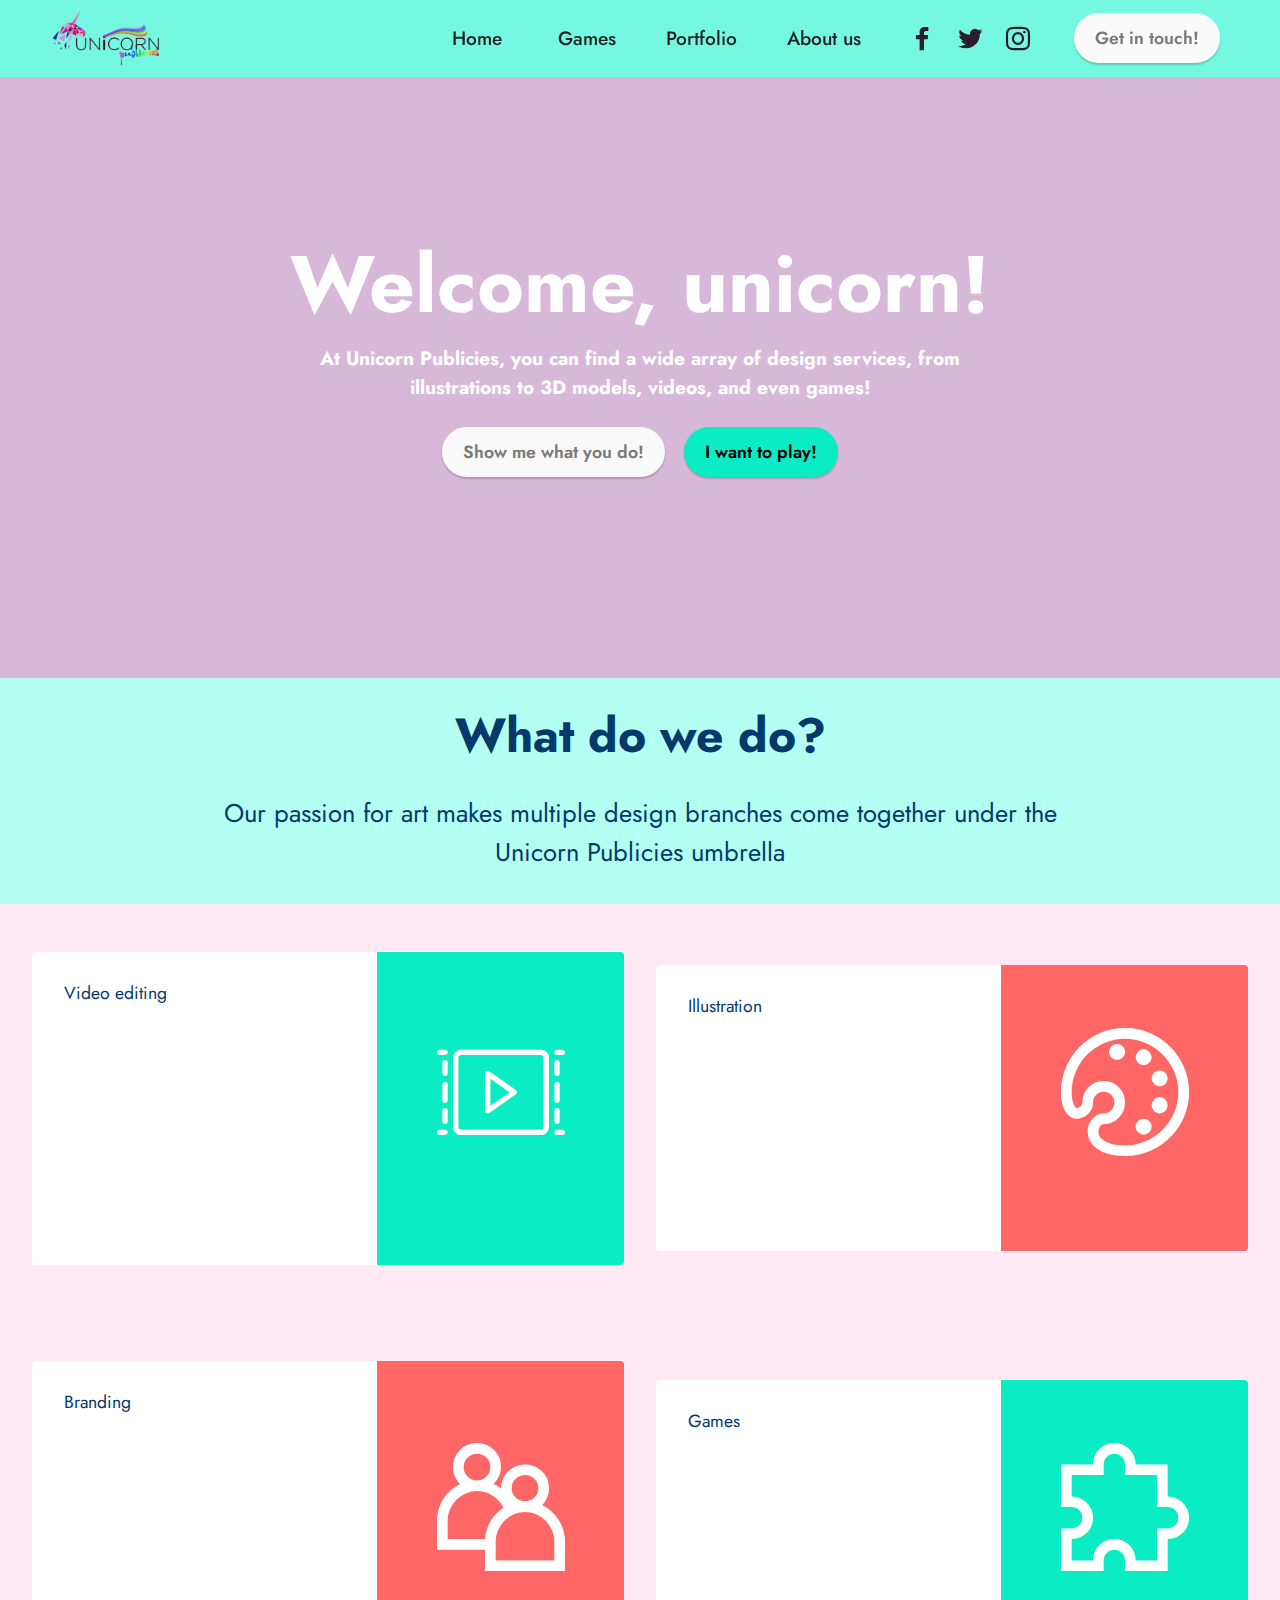
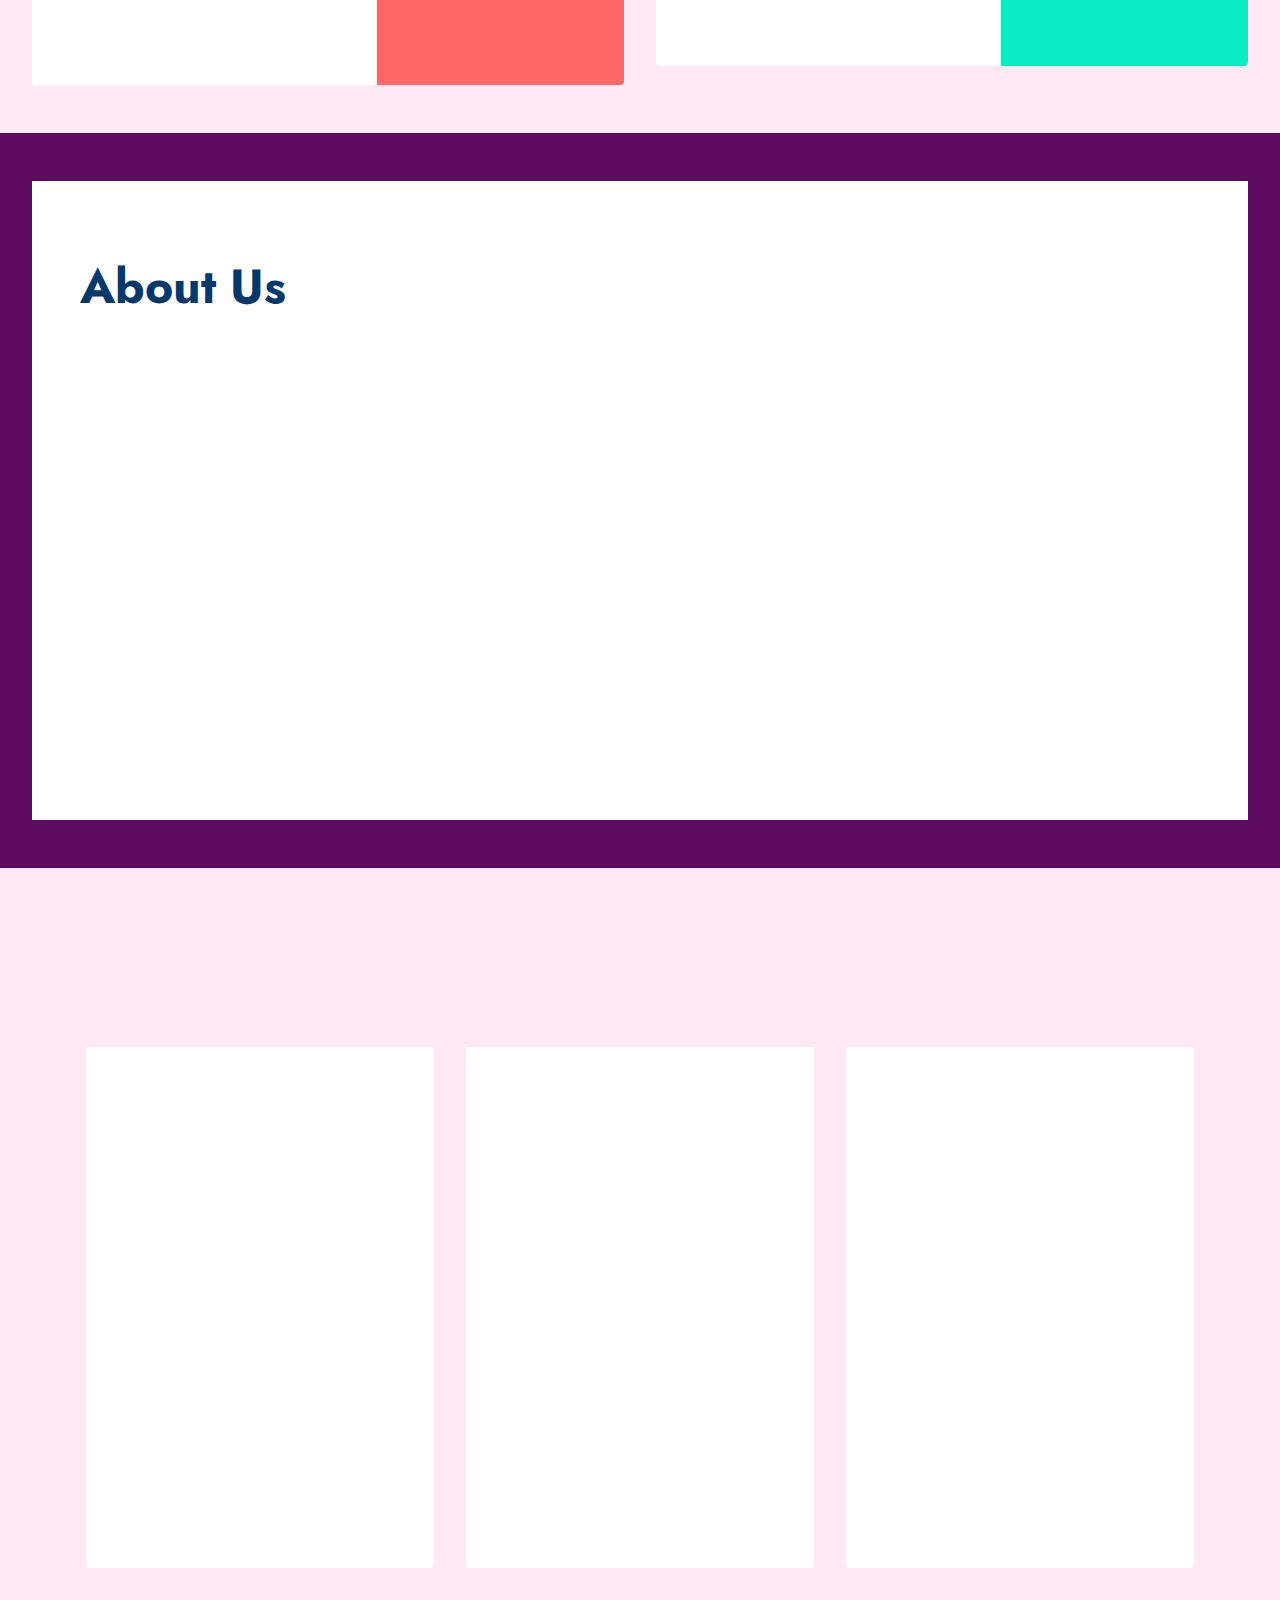
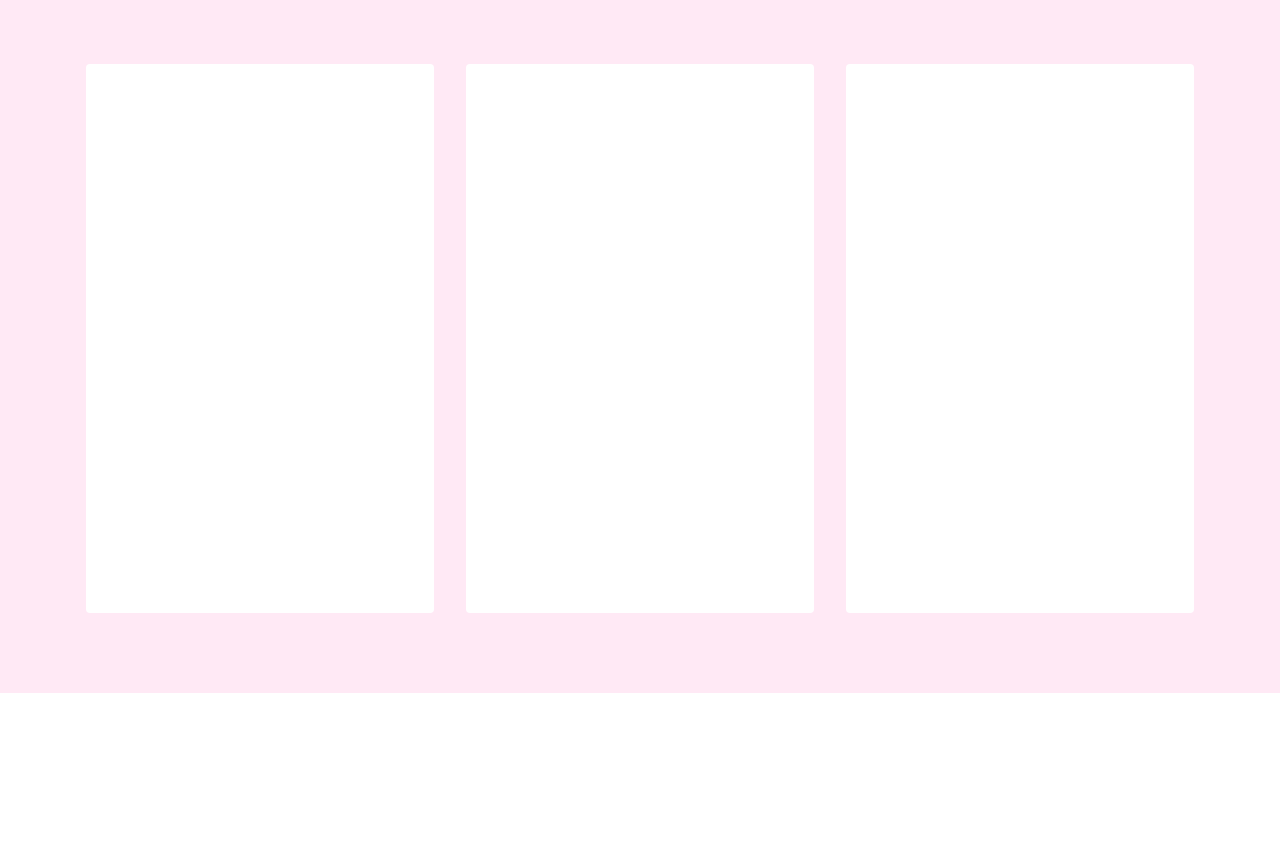
==== index.html @ 26ad107d "final" ====
<!DOCTYPE html>
<html>

<head>
    <!-- Site made with Mobirise Website Builder v5.7.4, https://mobirise.com -->
    <meta charset="UTF-8">
    <meta http-equiv="X-UA-Compatible" content="IE=edge">
    <meta name="generator" content="Mobirise v5.7.4, mobirise.com">
    <meta name="viewport" content="width=device-width, initial-scale=1, minimum-scale=1">
    <link rel="shortcut icon" href="assets/images/logo-mare-unicorn.png" type="image/x-icon">
    <meta name="description" content="">


    <title>Home</title>
    <link rel="stylesheet" href="assets/web/assets/mobirise-icons2/mobirise2.css">
    <link rel="stylesheet" href="assets/web/assets/mobirise-icons/mobirise-icons.css">
    <link rel="stylesheet" href="assets/bootstrap/css/bootstrap.min.css">
    <link rel="stylesheet" href="assets/bootstrap/css/bootstrap-grid.min.css">
    <link rel="stylesheet" href="assets/bootstrap/css/bootstrap-reboot.min.css">
    <link rel="stylesheet" href="assets/animatecss/animate.css">
    <link rel="stylesheet" href="assets/dropdown/css/style.css">
    <link rel="stylesheet" href="assets/socicon/css/styles.css">
    <link rel="stylesheet" href="assets/theme/css/style.css">
    <link rel="preload"
        href="https://fonts.googleapis.com/css2?family=Jost:ital,wght@0,400;0,700;1,400;1,700&display=swap&display=swap"
        as="style" onload="this.onload=null;this.rel='stylesheet'">
    <noscript>
        <link rel="stylesheet"
            href="https://fonts.googleapis.com/css2?family=Jost:ital,wght@0,400;0,700;1,400;1,700&display=swap&display=swap">
    </noscript>
    <link rel="preload" as="style" href="assets/mobirise/css/mbr-additional.css">
    <link rel="stylesheet" href="assets/mobirise/css/mbr-additional.css" type="text/css">




</head>

<body>

    <section data-bs-version="5.1" class="menu menu3 cid-sFAA5oUu2Y" once="menu" id="menu3-1">

        <nav class="navbar navbar-dropdown navbar-fixed-top navbar-expand-lg">
            <div class="container-fluid">
                <div class="navbar-brand">
                    <span class="navbar-logo">
                        <a href="index.html">
                            <img src="assets/images/logo-mare-unicorn.png" alt="Mobirise Website Builder"
                                style="height: 3.5rem;">
                        </a>
                    </span>

                </div>
                <button class="navbar-toggler" type="button" data-toggle="collapse" data-bs-toggle="collapse"
                    data-target="#navbarSupportedContent" data-bs-target="#navbarSupportedContent"
                    aria-controls="navbarNavAltMarkup" aria-expanded="false" aria-label="Toggle navigation">
                    <div class="hamburger">
                        <span></span>
                        <span></span>
                        <span></span>
                        <span></span>
                    </div>
                </button>
                <div class="collapse navbar-collapse" id="navbarSupportedContent">
                    <ul class="navbar-nav nav-dropdown" data-app-modern-menu="true">
                        <li class="nav-item"><a class="nav-link link text-black text-primary display-7"
                                href="index.html">Home&nbsp;</a></li>
                        <li class="nav-item"><a class="nav-link link text-black text-primary display-7"
                                href="games.html">Games</a></li>
                        <li class="nav-item"><a class="nav-link link text-black text-primary display-7"
                                href="portfolio.html">Portfolio</a>
                        </li>
                        <li class="nav-item"><a class="nav-link link text-black text-primary display-7"
                                href="about-us.html">About us</a></li>
                    </ul>
                    <div class="icons-menu">
                        <a class="iconfont-wrapper" href="https://www.facebook.com/unicornpublicies" target="_blank">
                            <span class="p-2 mbr-iconfont socicon-facebook socicon"></span>
                        </a>
                        <a class="iconfont-wrapper" href="https://twitter.com/unicorn_p_games" target="_blank">
                            <span class="p-2 mbr-iconfont socicon-twitter socicon"></span>
                        </a>
                        <a class="iconfont-wrapper" href="https://www.instagram.com/unicorn_publicies/" target="_blank">
                            <span class="p-2 mbr-iconfont socicon-instagram socicon"></span>
                        </a>

                    </div>
                    <div class="navbar-buttons mbr-section-btn"><a class="btn btn-primary display-4"
                            href="contact.html">Get in touch!</a></div>
                </div>
            </div>
        </nav>
    </section>

    <section data-bs-version="5.1" class="header1 cid-sFCAOqBTxa" data-bg-video="https://youtu.be/GEpuftGnq20"
        id="header1-i">



        <div class="mbr-overlay" style="opacity: 0.4; background-color: rgb(154, 77, 157);"></div>

        <div class="container">
            <div class="row justify-content-center">
                <div class="col-12 col-lg-8">
                    <h1 class="mbr-section-title mbr-fonts-style mb-3 display-1"><strong>Welcome, unicorn!</strong></h1>

                    <p class="mbr-text mbr-fonts-style display-7"><strong>
                            At Unicorn Publicies, you can find a wide array of design services, from illustrations to 3D
                            models, videos, and even games!</strong></p>
                    <div class="mbr-section-btn mt-3"><a class="btn btn-primary display-4" href="portfolio.html">Show me
                            what you do!</a> <a class="btn btn-secondary display-4" href="games.html">I want to
                            play!</a></div>
                </div>
            </div>
        </div>
    </section>

    <section data-bs-version="5.1" class="content4 cid-sFADQxFnEn" id="content4-5">


        <div class="container">
            <div class="row justify-content-center">
                <div class="title col-md-12 col-lg-10">
                    <h3 class="mbr-section-title mbr-fonts-style align-center mb-4 display-2">
                        <strong>What do we do?</strong>
                    </h3>
                    <h4 class="mbr-section-subtitle align-center mbr-fonts-style mb-4 display-5">Our passion for art
                        makes multiple design branches come together under the Unicorn Publicies umbrella</h4>

                </div>
            </div>
        </div>
    </section>

    <section data-bs-version="5.1" class="features5 cid-sFACYYm0AQ" id="features6-3">




        <div class="container-fluid">
            <div class="row justify-content-center">
                <div class="card col-12 col-lg-6">
                    <div class="card-wrapper mbr-flex">
                        <div class="card-box align-left">
                            <h6 class="card-subtitle mbr-fonts-style align-left mb-2 display-4">Video editing</h6>
                            <h5 class="card-title mbr-fonts-style align-left mb-3 display-5"><strong>We create
                                    videos!</strong></h5>
                            <p class="mbr-text mbr-fonts-style mb-3 display-4">
                                From educational content and whiteboard videos to animation and engaging trailers!</p>
                            <div class="mbr-section-btn"><a href="portfolio.html"
                                    class="btn btn-secondary display-4">Show me!</a></div>
                        </div>
                        <div class="img-wrapper img1 align-center">
                            <span class="mbr-iconfont mbri-video-play"></span>
                        </div>
                    </div>
                </div>

                <div class="card col-12 col-lg-6">
                    <div class="card-wrapper mbr-flex">
                        <div class="card-box align-left">
                            <h6 class="card-subtitle mbr-fonts-style align-left mb-2 display-4">Illustration</h6>
                            <h5 class="card-title mbr-fonts-style align-left mb-3 display-5"><strong>We create concept
                                    art!</strong></h5>
                            <p class="mbr-text mbr-fonts-style mb-3 display-4">
                                We've created many pieces over the years. Check out our portfolio!</p>
                            <div class="mbr-section-btn"><a href="portfolio.html" class="btn btn-danger display-4">Show
                                    me!</a></div>
                        </div>
                        <div class="img-wrapper img2 align-center">
                            <span class="mbr-iconfont mobi-mbri-change-style mobi-mbri"></span>
                        </div>
                    </div>
                </div>
            </div>
        </div>
    </section>

    <section data-bs-version="5.1" class="features5 cid-tqicUe3KhJ" id="features6-1">




        <div class="container-fluid">
            <div class="row justify-content-center">
                <div class="card col-12 col-lg-6">
                    <div class="card-wrapper mbr-flex">
                        <div class="card-box align-left">
                            <h6 class="card-subtitle mbr-fonts-style align-left mb-2 display-4">Branding</h6>
                            <h5 class="card-title mbr-fonts-style align-left mb-3 display-5"><strong>We re-create your
                                    brand!</strong></h5>
                            <p class="mbr-text mbr-fonts-style mb-3 display-4">
                                Logo, motto, website, social media presence, we know it all!</p>
                            <div class="mbr-section-btn"><a href="contact.html" class="btn btn-danger display-4">I want
                                    to get in touch!</a></div>
                        </div>
                        <div class="img-wrapper img1 align-center">
                            <span class="mbr-iconfont mobi-mbri-users mobi-mbri"></span>
                        </div>
                    </div>
                </div>

                <div class="card col-12 col-lg-6">
                    <div class="card-wrapper mbr-flex">
                        <div class="card-box align-left">
                            <h6 class="card-subtitle mbr-fonts-style align-left mb-2 display-4">Games</h6>
                            <h5 class="card-title mbr-fonts-style align-left mb-3 display-5"><strong>We make
                                    games!</strong></h5>
                            <p class="mbr-text mbr-fonts-style mb-3 display-4">
                                2D, 3D, casual to hardcore, there's something for every taste!</p>
                            <div class="mbr-section-btn"><a href="games.html" class="btn btn-secondary display-4">I want
                                    to play!</a></div>
                        </div>
                        <div class="img-wrapper img2 align-center">
                            <span class="mbr-iconfont mobi-mbri-extension mobi-mbri"></span>
                        </div>
                    </div>
                </div>
            </div>
        </div>
    </section>

    <section data-bs-version="5.1" class="features15 cid-sFANq99njx" id="features16-9">




        <div class="container-fluid">
            <div class="content-wrapper">
                <div class="row align-items-center">
                    <div class="col-12 col-lg">
                        <div class="text-wrapper">
                            <h6 class="card-title mbr-fonts-style display-2"><strong>About Us</strong></h6>
                            <p class="mbr-text mbr-fonts-style mb-4 display-4">Unicorn Publicies was born in 2016, more
                                out of necessity than anything else. The company owner, Maddie, was already working as a
                                freelancer, but she could not issue invoices, sign contracts... basically, she was
                                flying under the radar. As soon as she turned 18 and could legally open her own
                                business, that's exactly what she did!<br><br>We worked on video editing for the first 4
                                years. We perfected our skills in different editing software, finally settling on Adobe
                                Premiere Pro, After Effects, and various whiteboard applications, like
                                VideoScribe.<br><br>How did we get to game development?</p>
                            <div class="mbr-section-btn mt-3"><a class="btn btn-danger display-4"
                                    href="about-us.html">Learn more</a></div>
                        </div>
                    </div>
                    <div class="col-12 col-lg-6">
                        <div class="image-wrapper">
                            <img src="assets/images/lorenzo-herrera-p0j-me6mgo4-unsplash.jpg"
                                alt="Mobirise Website Builder">
                        </div>
                    </div>
                </div>
            </div>
        </div>
    </section>

    <section data-bs-version="5.1" class="content2 cid-sFAOw5Fdod" id="content2-e">


        <div class="container">
            <div class="mbr-section-head">
                <h4 class="mbr-section-title mbr-fonts-style align-center mb-0 display-2"><strong>Who are we?</strong>
                </h4>
                <h5 class="mbr-section-subtitle mbr-fonts-style align-center mb-0 mt-2 display-5">We are a big family of
                    unique unicorns, each with their own special skills!</h5>
            </div>
            <div class="row mt-4">
                <div class="item features-image сol-12 col-md-6 col-lg-4">
                    <div class="item-wrapper">
                        <div class="item-img">
                            <img src="assets/images/whatsapp-image-2022-12-17-at-19.12.05-1.jpeg"
                                alt="Mobirise Website Builder" title="">
                        </div>
                        <div class="item-content">
                            <h5 class="item-title mbr-fonts-style display-5"><strong>Maddie</strong></h5>

                            <p class="mbr-text mbr-fonts-style mt-3 display-7">Original Unicorn<br>Artist<br>Programmer
                            </p>
                        </div>

                    </div>
                </div>
                <div class="item features-image сol-12 col-md-6 col-lg-4">
                    <div class="item-wrapper">
                        <div class="item-img">
                            <img src="assets/images/whatsapp-image-2022-12-17-at-19.06.34-2.jpeg"
                                alt="Mobirise Website Builder" title="">
                        </div>
                        <div class="item-content">
                            <h5 class="item-title mbr-fonts-style display-5"><strong>Mo</strong></h5>

                            <p class="mbr-text mbr-fonts-style mt-3 display-7">Senior Idea Birther<br>Marketing
                                Manager<br>Part-time Bodyguard</p>
                        </div>

                    </div>
                </div>
                <div class="item features-image сol-12 col-md-6 col-lg-4">
                    <div class="item-wrapper">
                        <div class="item-img">
                            <img src="assets/images/whatsapp-image-2022-12-17-at-19.21.50.jpeg"
                                alt="Mobirise Website Builder" title="">
                        </div>
                        <div class="item-content">
                            <h5 class="item-title mbr-fonts-style display-5"><strong>Tina</strong></h5>

                            <p class="mbr-text mbr-fonts-style mt-3 display-7">Brand Manager
                                <br>Senior Bug Finder<br>Market Research Manager
                            </p>
                        </div>

                    </div>
                </div>

            </div>
        </div>
    </section>

    <section data-bs-version="5.1" class="content2 cid-tqiobpgK1e" id="content2-2">


        <div class="container">

            <div class="row mt-4">
                <div class="item features-image сol-12 col-md-6 col-lg-4">
                    <div class="item-wrapper">
                        <div class="item-img">
                            <img src="assets/images/10644459-938158949533763-4148834090366320535-n.jpg"
                                alt="Mobirise Website Builder" title="">
                        </div>
                        <div class="item-content">
                            <h5 class="item-title mbr-fonts-style display-5"><strong>Toru</strong></h5>

                            <p class="mbr-text mbr-fonts-style mt-3 display-7">Brand Manager<br>Social Media
                                Expert<br>Financial Advisor<br><br></p>
                        </div>

                    </div>
                </div>
                <div class="item features-image сol-12 col-md-6 col-lg-4">
                    <div class="item-wrapper">
                        <div class="item-img">
                            <img src="assets/images/whatsapp-image-2022-12-17-at-19.34.29.jpeg"
                                alt="Mobirise Website Builder" title="">
                        </div>
                        <div class="item-content">
                            <h5 class="item-title mbr-fonts-style display-5"><strong>Sof</strong></h5>

                            <p class="mbr-text mbr-fonts-style mt-3 display-7">Junior Idea Birther<br>Tester<br>Niche
                                Expert</p>
                        </div>

                    </div>
                </div>
                <div class="item features-image сol-12 col-md-6 col-lg-4">
                    <div class="item-wrapper">
                        <div class="item-img">
                            <img src="assets/images/whatsapp-image-2022-12-05-at-18.29.44.jpeg"
                                alt="Mobirise Website Builder" title="">
                        </div>
                        <div class="item-content">
                            <h5 class="item-title mbr-fonts-style display-5"><strong>Grincho</strong></h5>

                            <p class="mbr-text mbr-fonts-style mt-3 display-7">Senior Drooler<br>Fluff
                                Expert<br>Professional Gourmand</p>
                        </div>

                    </div>
                </div>

            </div>
        </div>
    </section>

    <section data-bs-version="5.1" class="footer3 cid-sFAOjz8nX7 mbr-reveal" once="footers" id="footer3-d">





        <div class="container-fluid">
            <div class="media-container-row align-center mbr-white">
                <div class="row row-links">
                    <ul class="foot-menu">





                        <li class="foot-menu-item mbr-fonts-style display-7"><a href="#top" class="text-white">Home</a>
                        </li>
                        <li class="foot-menu-item mbr-fonts-style display-7"><a href="games.html"
                                class="text-primary">Games</a></li>
                        <li class="foot-menu-item mbr-fonts-style display-7"><strong><a href="portfolio.html"
                                    class="text-primary">Portfolio</a></strong></li>
                        <li class="foot-menu-item mbr-fonts-style display-7"><a href="about-us.html"
                                class="text-white text-primary">About&nbsp;us</a></li>
                        <li class="foot-menu-item mbr-fonts-style display-7"><a href="contact.html"
                                class="text-white text-primary">Contact</a></li>
                    </ul>
                </div>
                <div class="row social-row">
                    <div class="social-list align-right pb-2">






                        <div class="soc-item">
                            <a href="https://twitter.com/unicorn_p_games" target="_blank">
                                <span class="mbr-iconfont mbr-iconfont-social socicon-twitter socicon"></span>
                            </a>
                        </div>
                        <div class="soc-item">
                            <a href="https://www.facebook.com/unicornpublicies" target="_blank">
                                <span class="mbr-iconfont mbr-iconfont-social socicon-facebook socicon"></span>
                            </a>
                        </div>
                        <div class="soc-item">
                            <a href="https://www.youtube.com/@unicornpublicies7993" target="_blank">
                                <span class="mbr-iconfont mbr-iconfont-social socicon-youtube socicon"></span>
                            </a>
                        </div>
                        <div class="soc-item">
                            <a href="https://www.instagram.com/unicorn_publicies/" target="_blank">
                                <span class="mbr-iconfont mbr-iconfont-social socicon-instagram socicon"></span>
                            </a>
                        </div>
                        <div class="soc-item">
                            <a href="https://www.tiktok.com/@unicornpublicies" target="_blank">
                                <span class="mbr-iconfont mbr-iconfont-social socicon-tiktok socicon"></span>
                            </a>
                        </div>
                    </div>
                </div>
                <div class="row row-copirayt">
                    <p class="mbr-text mb-0 mbr-fonts-style mbr-white align-center display-7">@UnicornPublicies2022</p>
                </div>
            </div>
        </div>
    </section>

    <script src="assets/bootstrap/js/bootstrap.bundle.min.js"></script>
    <script src="assets/smoothscroll/smooth-scroll.js"></script>
    <script src="assets/ytplayer/index.js"></script>
    <script src="assets/dropdown/js/navbar-dropdown.js"></script>
    <script src="assets/vimeoplayer/player.js"></script>
    <script src="assets/theme/js/script.js"></script>


    <div id="scrollToTop" class="scrollToTop mbr-arrow-up"><a style="text-align: center;"><i
                class="mbr-arrow-up-icon mbr-arrow-up-icon-cm cm-icon cm-icon-smallarrow-up"></i></a></div>
    <input name="animation" type="hidden">
</body>

</html>
---- assets/web/assets/mobirise-icons2/mobirise2.css ----
@font-face {
  font-family: 'Moririse2';
  font-display: swap;
  src:  url('mobirise2.eot?f2bix4');
  src:  url('mobirise2.eot?f2bix4#iefix') format('embedded-opentype'),
    url('mobirise2.ttf?f2bix4') format('truetype'),
    url('mobirise2.woff?f2bix4') format('woff'),
    url('mobirise2.svg?f2bix4#mobirise2') format('svg');
  font-weight: normal;
  font-style: normal;
}

[class^="mobi-"], [class*=" mobi-"] {
  /* use !important to prevent issues with browser extensions that change fonts */
  font-family: 'Moririse2' !important;
  speak: none;
  font-style: normal;
  font-weight: normal;
  font-variant: normal;
  text-transform: none;
  line-height: 1;

  /* Better Font Rendering =========== */
  -webkit-font-smoothing: antialiased;
  -moz-osx-font-smoothing: grayscale;
}

.mobi-mbri-add-submenu:before {
  content: "\e900";
}
.mobi-mbri-alert:before {
  content: "\e901";
}
.mobi-mbri-align-center:before {
  content: "\e902";
}
.mobi-mbri-align-justify:before {
  content: "\e903";
}
.mobi-mbri-align-left:before {
  content: "\e904";
}
.mobi-mbri-align-right:before {
  content: "\e905";
}
.mobi-mbri-android:before {
  content: "\e906";
}
.mobi-mbri-apple:before {
  content: "\e907";
}
.mobi-mbri-arrow-down:before {
  content: "\e908";
}
.mobi-mbri-arrow-next:before {
  content: "\e909";
}
.mobi-mbri-arrow-prev:before {
  content: "\e90a";
}
.mobi-mbri-arrow-up:before {
  content: "\e90b";
}
.mobi-mbri-bold:before {
  content: "\e90c";
}
.mobi-mbri-bookmark:before {
  content: "\e90d";
}
.mobi-mbri-bootstrap:before {
  content: "\e90e";
}
.mobi-mbri-briefcase:before {
  content: "\e90f";
}
.mobi-mbri-browse:before {
  content: "\e910";
}
.mobi-mbri-bulleted-list:before {
  content: "\e911";
}
.mobi-mbri-calendar:before {
  content: "\e912";
}
.mobi-mbri-camera:before {
  content: "\e913";
}
.mobi-mbri-cart-add:before {
  content: "\e914";
}
.mobi-mbri-cart-full:before {
  content: "\e915";
}
.mobi-mbri-cash:before {
  content: "\e916";
}
.mobi-mbri-change-style:before {
  content: "\e917";
}
.mobi-mbri-chat:before {
  content: "\e918";
}
.mobi-mbri-clock:before {
  content: "\e919";
}
.mobi-mbri-close:before {
  content: "\e91a";
}
.mobi-mbri-cloud:before {
  content: "\e91b";
}
.mobi-mbri-code:before {
  content: "\e91c";
}
.mobi-mbri-contact-form:before {
  content: "\e91d";
}
.mobi-mbri-credit-card:before {
  content: "\e91e";
}
.mobi-mbri-cursor-click:before {
  content: "\e91f";
}
.mobi-mbri-cust-feedback:before {
  content: "\e920";
}
.mobi-mbri-database:before {
  content: "\e921";
}
.mobi-mbri-delivery:before {
  content: "\e922";
}
.mobi-mbri-desktop:before {
  content: "\e923";
}
.mobi-mbri-devices:before {
  content: "\e924";
}
.mobi-mbri-down:before {
  content: "\e925";
}
.mobi-mbri-download-2:before {
  content: "\e926";
}
.mobi-mbri-download:before {
  content: "\e927";
}
.mobi-mbri-drag-n-drop-2:before {
  content: "\e928";
}
.mobi-mbri-drag-n-drop:before {
  content: "\e929";
}
.mobi-mbri-edit-2:before {
  content: "\e92a";
}
.mobi-mbri-edit:before {
  content: "\e92b";
}
.mobi-mbri-error:before {
  content: "\e92c";
}
.mobi-mbri-extension:before {
  content: "\e92d";
}
.mobi-mbri-features:before {
  content: "\e92e";
}
.mobi-mbri-file:before {
  content: "\e92f";
}
.mobi-mbri-flag:before {
  content: "\e930";
}
.mobi-mbri-folder:before {
  content: "\e931";
}
.mobi-mbri-gift:before {
  content: "\e932";
}
.mobi-mbri-github:before {
  content: "\e933";
}
.mobi-mbri-globe-2:before {
  content: "\e934";
}
.mobi-mbri-globe:before {
  content: "\e935";
}
.mobi-mbri-growing-chart:before {
  content: "\e936";
}
.mobi-mbri-hearth:before {
  content: "\e937";
}
.mobi-mbri-help:before {
  content: "\e938";
}
.mobi-mbri-home:before {
  content: "\e939";
}
.mobi-mbri-hot-cup:before {
  content: "\e93a";
}
.mobi-mbri-idea:before {
  content: "\e93b";
}
.mobi-mbri-image-gallery:before {
  content: "\e93c";
}
.mobi-mbri-image-slider:before {
  content: "\e93d";
}
.mobi-mbri-info:before {
  content: "\e93e";
}
.mobi-mbri-italic:before {
  content: "\e93f";
}
.mobi-mbri-key:before {
  content: "\e940";
}
.mobi-mbri-laptop:before {
  content: "\e941";
}
.mobi-mbri-layers:before {
  content: "\e942";
}
.mobi-mbri-left-right:before {
  content: "\e943";
}
.mobi-mbri-left:before {
  content: "\e944";
}
.mobi-mbri-letter:before {
  content: "\e945";
}
.mobi-mbri-like:before {
  content: "\e946";
}
.mobi-mbri-link:before {
  content: "\e947";
}
.mobi-mbri-lock:before {
  content: "\e948";
}
.mobi-mbri-login:before {
  content: "\e949";
}
.mobi-mbri-logout:before {
  content: "\e94a";
}
.mobi-mbri-magic-stick:before {
  content: "\e94b";
}
.mobi-mbri-map-pin:before {
  content: "\e94c";
}
.mobi-mbri-menu:before {
  content: "\e94d";
}
.mobi-mbri-mobile-2:before {
  content: "\e94e";
}
.mobi-mbri-mobile-horizontal:before {
  content: "\e94f";
}
.mobi-mbri-mobile:before {
  content: "\e950";
}
.mobi-mbri-mobirise:before {
  content: "\e951";
}
.mobi-mbri-more-horizontal:before {
  content: "\e952";
}
.mobi-mbri-more-vertical:before {
  content: "\e953";
}
.mobi-mbri-music:before {
  content: "\e954";
}
.mobi-mbri-new-file:before {
  content: "\e955";
}
.mobi-mbri-numbered-list:before {
  content: "\e956";
}
.mobi-mbri-opened-folder:before {
  content: "\e957";
}
.mobi-mbri-pages:before {
  content: "\e958";
}
.mobi-mbri-paper-plane:before {
  content: "\e959";
}
.mobi-mbri-paperclip:before {
  content: "\e95a";
}
.mobi-mbri-phone:before {
  content: "\e95b";
}
.mobi-mbri-photo:before {
  content: "\e95c";
}
.mobi-mbri-photos:before {
  content: "\e95d";
}
.mobi-mbri-pin:before {
  content: "\e95e";
}
.mobi-mbri-play:before {
  content: "\e95f";
}
.mobi-mbri-plus:before {
  content: "\e960";
}
.mobi-mbri-preview:before {
  content: "\e961";
}
.mobi-mbri-print:before {
  content: "\e962";
}
.mobi-mbri-protect:before {
  content: "\e963";
}
.mobi-mbri-question:before {
  content: "\e964";
}
.mobi-mbri-quote-left:before {
  content: "\e965";
}
.mobi-mbri-quote-right:before {
  content: "\e966";
}
.mobi-mbri-redo:before {
  content: "\e967";
}
.mobi-mbri-refresh:before {
  content: "\e968";
}
.mobi-mbri-responsive-2:before {
  content: "\e969";
}
.mobi-mbri-responsive:before {
  content: "\e96a";
}
.mobi-mbri-right:before {
  content: "\e96b";
}
.mobi-mbri-rocket:before {
  content: "\e96c";
}
.mobi-mbri-sad-face:before {
  content: "\e96d";
}
.mobi-mbri-sale:before {
  content: "\e96e";
}
.mobi-mbri-save:before {
  content: "\e96f";
}
.mobi-mbri-search:before {
  content: "\e970";
}
.mobi-mbri-setting-2:before {
  content: "\e971";
}
.mobi-mbri-setting-3:before {
  content: "\e972";
}
.mobi-mbri-setting:before {
  content: "\e973";
}
.mobi-mbri-share:before {
  content: "\e974";
}
.mobi-mbri-shopping-bag:before {
  content: "\e975";
}
.mobi-mbri-shopping-basket:before {
  content: "\e976";
}
.mobi-mbri-shopping-cart:before {
  content: "\e977";
}
.mobi-mbri-sites:before {
  content: "\e978";
}
.mobi-mbri-smile-face:before {
  content: "\e979";
}
.mobi-mbri-speed:before {
  content: "\e97a";
}
.mobi-mbri-star:before {
  content: "\e97b";
}
.mobi-mbri-success:before {
  content: "\e97c";
}
.mobi-mbri-sun:before {
  content: "\e97d";
}
.mobi-mbri-sun2:before {
  content: "\e97e";
}
.mobi-mbri-tablet-vertical:before {
  content: "\e97f";
}
.mobi-mbri-tablet:before {
  content: "\e980";
}
.mobi-mbri-target:before {
  content: "\e981";
}
.mobi-mbri-timer:before {
  content: "\e982";
}
.mobi-mbri-to-ftp:before {
  content: "\e983";
}
.mobi-mbri-to-local-drive:before {
  content: "\e984";
}
.mobi-mbri-touch-swipe:before {
  content: "\e985";
}
.mobi-mbri-touch:before {
  content: "\e986";
}
.mobi-mbri-trash:before {
  content: "\e987";
}
.mobi-mbri-underline:before {
  content: "\e988";
}
.mobi-mbri-undo:before {
  content: "\e989";
}
.mobi-mbri-unlink:before {
  content: "\e98a";
}
.mobi-mbri-unlock:before {
  content: "\e98b";
}
.mobi-mbri-up-down:before {
  content: "\e98c";
}
.mobi-mbri-up:before {
  content: "\e98d";
}
.mobi-mbri-update:before {
  content: "\e98e";
}
.mobi-mbri-upload-2:before {
  content: "\e98f";
}
.mobi-mbri-upload:before {
  content: "\e990";
}
.mobi-mbri-user-2:before {
  content: "\e991";
}
.mobi-mbri-user:before {
  content: "\e992";
}
.mobi-mbri-users:before {
  content: "\e993";
}
.mobi-mbri-video-play:before {
  content: "\e994";
}
.mobi-mbri-video:before {
  content: "\e995";
}
.mobi-mbri-watch:before {
  content: "\e996";
}
.mobi-mbri-website-theme-2:before {
  content: "\e997";
}
.mobi-mbri-website-theme:before {
  content: "\e998";
}
.mobi-mbri-wifi:before {
  content: "\e999";
}
.mobi-mbri-windows:before {
  content: "\e99a";
}
.mobi-mbri-zoom-in:before {
  content: "\e99b";
}
.mobi-mbri-zoom-out:before {
  content: "\e99c";
}
---- assets/web/assets/mobirise-icons/mobirise-icons.css ----
@font-face {
  font-family: 'MobiriseIcons';
  src:  url('mobirise-icons.eot?spat4u');
  src:  url('mobirise-icons.eot?spat4u#iefix') format('embedded-opentype'),
    url('mobirise-icons.ttf?spat4u') format('truetype'),
    url('mobirise-icons.woff?spat4u') format('woff'),
    url('mobirise-icons.svg?spat4u#MobiriseIcons') format('svg');
  font-weight: normal;
  font-style: normal;
  font-display: swap;
}

[class^="mbri-"], [class*=" mbri-"] {
  /* use !important to prevent issues with browser extensions that change fonts */
  font-family: MobiriseIcons !important;
  speak: none;
  font-style: normal;
  font-weight: normal;
  font-variant: normal;
  text-transform: none;
  line-height: 1;

  /* Better Font Rendering =========== */
  -webkit-font-smoothing: antialiased;
  -moz-osx-font-smoothing: grayscale;
}

.mbri-add-submenu:before {
  content: "\e900";
}
.mbri-alert:before {
  content: "\e901";
}
.mbri-align-center:before {
  content: "\e902";
}
.mbri-align-justify:before {
  content: "\e903";
}
.mbri-align-left:before {
  content: "\e904";
}
.mbri-align-right:before {
  content: "\e905";
}
.mbri-android:before {
  content: "\e906";
}
.mbri-apple:before {
  content: "\e907";
}
.mbri-arrow-down:before {
  content: "\e908";
}
.mbri-arrow-next:before {
  content: "\e909";
}
.mbri-arrow-prev:before {
  content: "\e90a";
}
.mbri-arrow-up:before {
  content: "\e90b";
}
.mbri-bold:before {
  content: "\e90c";
}
.mbri-bookmark:before {
  content: "\e90d";
}
.mbri-bootstrap:before {
  content: "\e90e";
}
.mbri-briefcase:before {
  content: "\e90f";
}
.mbri-browse:before {
  content: "\e910";
}
.mbri-bulleted-list:before {
  content: "\e911";
}
.mbri-calendar:before {
  content: "\e912";
}
.mbri-camera:before {
  content: "\e913";
}
.mbri-cart-add:before {
  content: "\e914";
}
.mbri-cart-full:before {
  content: "\e915";
}
.mbri-cash:before {
  content: "\e916";
}
.mbri-change-style:before {
  content: "\e917";
}
.mbri-chat:before {
  content: "\e918";
}
.mbri-clock:before {
  content: "\e919";
}
.mbri-close:before {
  content: "\e91a";
}
.mbri-cloud:before {
  content: "\e91b";
}
.mbri-code:before {
  content: "\e91c";
}
.mbri-contact-form:before {
  content: "\e91d";
}
.mbri-credit-card:before {
  content: "\e91e";
}
.mbri-cursor-click:before {
  content: "\e91f";
}
.mbri-cust-feedback:before {
  content: "\e920";
}
.mbri-database:before {
  content: "\e921";
}
.mbri-delivery:before {
  content: "\e922";
}
.mbri-desktop:before {
  content: "\e923";
}
.mbri-devices:before {
  content: "\e924";
}
.mbri-down:before {
  content: "\e925";
}
.mbri-download:before {
  content: "\e989";
}
.mbri-drag-n-drop:before {
  content: "\e927";
}
.mbri-drag-n-drop2:before {
  content: "\e928";
}
.mbri-edit:before {
  content: "\e929";
}
.mbri-edit2:before {
  content: "\e92a";
}
.mbri-error:before {
  content: "\e92b";
}
.mbri-extension:before {
  content: "\e92c";
}
.mbri-features:before {
  content: "\e92d";
}
.mbri-file:before {
  content: "\e92e";
}
.mbri-flag:before {
  content: "\e92f";
}
.mbri-folder:before {
  content: "\e930";
}
.mbri-gift:before {
  content: "\e931";
}
.mbri-github:before {
  content: "\e932";
}
.mbri-globe:before {
  content: "\e933";
}
.mbri-globe-2:before {
  content: "\e934";
}
.mbri-growing-chart:before {
  content: "\e935";
}
.mbri-hearth:before {
  content: "\e936";
}
.mbri-help:before {
  content: "\e937";
}
.mbri-home:before {
  content: "\e938";
}
.mbri-hot-cup:before {
  content: "\e939";
}
.mbri-idea:before {
  content: "\e93a";
}
.mbri-image-gallery:before {
  content: "\e93b";
}
.mbri-image-slider:before {
  content: "\e93c";
}
.mbri-info:before {
  content: "\e93d";
}
.mbri-italic:before {
  content: "\e93e";
}
.mbri-key:before {
  content: "\e93f";
}
.mbri-laptop:before {
  content: "\e940";
}
.mbri-layers:before {
  content: "\e941";
}
.mbri-left-right:before {
  content: "\e942";
}
.mbri-left:before {
  content: "\e943";
}
.mbri-letter:before {
  content: "\e944";
}
.mbri-like:before {
  content: "\e945";
}
.mbri-link:before {
  content: "\e946";
}
.mbri-lock:before {
  content: "\e947";
}
.mbri-login:before {
  content: "\e948";
}
.mbri-logout:before {
  content: "\e949";
}
.mbri-magic-stick:before {
  content: "\e94a";
}
.mbri-map-pin:before {
  content: "\e94b";
}
.mbri-menu:before {
  content: "\e94c";
}
.mbri-mobile:before {
  content: "\e94d";
}
.mbri-mobile2:before {
  content: "\e94e";
}
.mbri-mobirise:before {
  content: "\e94f";
}
.mbri-more-horizontal:before {
  content: "\e950";
}
.mbri-more-vertical:before {
  content: "\e951";
}
.mbri-music:before {
  content: "\e952";
}
.mbri-new-file:before {
  content: "\e953";
}
.mbri-numbered-list:before {
  content: "\e954";
}
.mbri-opened-folder:before {
  content: "\e955";
}
.mbri-pages:before {
  content: "\e956";
}
.mbri-paper-plane:before {
  content: "\e957";
}
.mbri-paperclip:before {
  content: "\e958";
}
.mbri-photo:before {
  content: "\e959";
}
.mbri-photos:before {
  content: "\e95a";
}
.mbri-pin:before {
  content: "\e95b";
}
.mbri-play:before {
  content: "\e95c";
}
.mbri-plus:before {
  content: "\e95d";
}
.mbri-preview:before {
  content: "\e95e";
}
.mbri-print:before {
  content: "\e95f";
}
.mbri-protect:before {
  content: "\e960";
}
.mbri-question:before {
  content: "\e961";
}
.mbri-quote-left:before {
  content: "\e962";
}
.mbri-quote-right:before {
  content: "\e963";
}
.mbri-refresh:before {
  content: "\e964";
}
.mbri-responsive:before {
  content: "\e965";
}
.mbri-right:before {
  content: "\e966";
}
.mbri-rocket:before {
  content: "\e967";
}
.mbri-sad-face:before {
  content: "\e968";
}
.mbri-sale:before {
  content: "\e969";
}
.mbri-save:before {
  content: "\e96a";
}
.mbri-search:before {
  content: "\e96b";
}
.mbri-setting:before {
  content: "\e96c";
}
.mbri-setting2:before {
  content: "\e96d";
}
.mbri-setting3:before {
  content: "\e96e";
}
.mbri-share:before {
  content: "\e96f";
}
.mbri-shopping-bag:before {
  content: "\e970";
}
.mbri-shopping-basket:before {
  content: "\e971";
}
.mbri-shopping-cart:before {
  content: "\e972";
}
.mbri-sites:before {
  content: "\e973";
}
.mbri-smile-face:before {
  content: "\e974";
}
.mbri-speed:before {
  content: "\e975";
}
.mbri-star:before {
  content: "\e976";
}
.mbri-success:before {
  content: "\e977";
}
.mbri-sun:before {
  content: "\e978";
}
.mbri-sun2:before {
  content: "\e979";
}
.mbri-tablet:before {
  content: "\e97a";
}
.mbri-tablet-vertical:before {
  content: "\e97b";
}
.mbri-target:before {
  content: "\e97c";
}
.mbri-timer:before {
  content: "\e97d";
}
.mbri-to-ftp:before {
  content: "\e97e";
}
.mbri-to-local-drive:before {
  content: "\e97f";
}
.mbri-touch-swipe:before {
  content: "\e980";
}
.mbri-touch:before {
  content: "\e981";
}
.mbri-trash:before {
  content: "\e982";
}
.mbri-underline:before {
  content: "\e983";
}
.mbri-unlink:before {
  content: "\e984";
}
.mbri-unlock:before {
  content: "\e985";
}
.mbri-up-down:before {
  content: "\e986";
}
.mbri-up:before {
  content: "\e987";
}
.mbri-update:before {
  content: "\e988";
}
.mbri-upload:before {
 content: "\e926"; 
}
.mbri-user:before {
  content: "\e98a";
}
.mbri-user2:before {
  content: "\e98b";
}
.mbri-users:before {
  content: "\e98c";
}
.mbri-video:before {
  content: "\e98d";
}
.mbri-video-play:before {
  content: "\e98e";
}
.mbri-watch:before {
  content: "\e98f";
}
.mbri-website-theme:before {
  content: "\e990";
}
.mbri-wifi:before {
  content: "\e991";
}
.mbri-windows:before {
  content: "\e992";
}
.mbri-zoom-out:before {
  content: "\e993";
}
.mbri-redo:before {
  content: "\e994";
}
.mbri-undo:before {
  content: "\e995";
}
---- assets/dropdown/css/style.css ----
.navbar-dropdown {
  left: 0;
  padding: 0;
  position: absolute;
  right: 0;
  top: 0;
  transition: all 0.45s ease;
  z-index: 1030;
  background: #282828; }
  .navbar-dropdown .navbar-logo {
    margin-right: 0.8rem;
    transition: margin 0.3s ease-in-out;
    vertical-align: middle; }
    .navbar-dropdown .navbar-logo img {
      height: 3.125rem;
      transition: all 0.3s ease-in-out; }
    .navbar-dropdown .navbar-logo.mbr-iconfont {
      font-size: 3.125rem;
      line-height: 3.125rem; }
  .navbar-dropdown .navbar-caption {
    font-weight: 700;
    white-space: normal;
    vertical-align: -4px;
    line-height: 3.125rem !important; }
    .navbar-dropdown .navbar-caption, .navbar-dropdown .navbar-caption:hover {
      color: inherit;
      text-decoration: none; }
  .navbar-dropdown .mbr-iconfont + .navbar-caption {
    vertical-align: -1px; }
  .navbar-dropdown.navbar-fixed-top {
    position: fixed; }
  .navbar-dropdown .navbar-brand span {
    vertical-align: -4px; }
  .navbar-dropdown.bg-color.transparent {
    background: none; }
  .navbar-dropdown.navbar-short .navbar-brand {
    padding: 0.625rem 0; }
    .navbar-dropdown.navbar-short .navbar-brand span {
      vertical-align: -1px; }
  .navbar-dropdown.navbar-short .navbar-caption {
    line-height: 2.375rem !important;
    vertical-align: -2px; }
  .navbar-dropdown.navbar-short .navbar-logo {
    margin-right: 0.5rem; }
    .navbar-dropdown.navbar-short .navbar-logo img {
      height: 2.375rem; }
    .navbar-dropdown.navbar-short .navbar-logo.mbr-iconfont {
      font-size: 2.375rem;
      line-height: 2.375rem; }
  .navbar-dropdown.navbar-short .mbr-table-cell {
    height: 3.625rem; }
  .navbar-dropdown .navbar-close {
    left: 0.6875rem;
    position: fixed;
    top: 0.75rem;
    z-index: 1000; }
  .navbar-dropdown .hamburger-icon {
    content: "";
    display: inline-block;
    vertical-align: middle;
    width: 16px;
    -webkit-box-shadow: 0 -6px 0 1px #282828,0 0 0 1px #282828,0 6px 0 1px #282828;
    -moz-box-shadow: 0 -6px 0 1px #282828,0 0 0 1px #282828,0 6px 0 1px #282828;
    box-shadow: 0 -6px 0 1px #282828,0 0 0 1px #282828,0 6px 0 1px #282828; }

.dropdown-menu .dropdown-toggle[data-toggle="dropdown-submenu"]::after {
  border-bottom: 0.35em solid transparent;
  border-left: 0.35em solid;
  border-right: 0;
  border-top: 0.35em solid transparent;
  margin-left: 0.3rem; }

.dropdown-menu .dropdown-item:focus {
  outline: 0; }

.nav-dropdown {
  font-size: 0.75rem;
  font-weight: 500;
  height: auto !important; }
  .nav-dropdown .nav-btn {
    padding-left: 1rem; }
  .nav-dropdown .link {
    margin: .667em 1.667em;
    font-weight: 500;
    padding: 0;
    transition: color .2s ease-in-out; }
    .nav-dropdown .link.dropdown-toggle {
      margin-right: 2.583em; }
      .nav-dropdown .link.dropdown-toggle::after {
        margin-left: .25rem;
        border-top: 0.35em solid;
        border-right: 0.35em solid transparent;
        border-left: 0.35em solid transparent;
        border-bottom: 0; }
      .nav-dropdown .link.dropdown-toggle[aria-expanded="true"] {
        margin: 0;
        padding: 0.667em 3.263em  0.667em 1.667em; }
  .nav-dropdown .link::after,
  .nav-dropdown .dropdown-item::after {
    color: inherit; }
  .nav-dropdown .btn {
    font-size: 0.75rem;
    font-weight: 700;
    letter-spacing: 0;
    margin-bottom: 0;
    padding-left: 1.25rem;
    padding-right: 1.25rem; }
  .nav-dropdown .dropdown-menu {
    border-radius: 0;
    border: 0;
    left: 0;
    margin: 0;
    padding-bottom: 1.25rem;
    padding-top: 1.25rem;
    position: relative; }
  .nav-dropdown .dropdown-submenu {
    margin-left: 0.125rem;
    top: 0; }
  .nav-dropdown .dropdown-item {
    font-weight: 500;
    line-height: 2;
    padding: 0.3846em 4.615em 0.3846em 1.5385em;
    position: relative;
    transition: color .2s ease-in-out, background-color .2s ease-in-out; }
    .nav-dropdown .dropdown-item::after {
      margin-top: -0.3077em;
      position: absolute;
      right: 1.1538em;
      top: 50%; }
    .nav-dropdown .dropdown-item:focus, .nav-dropdown .dropdown-item:hover {
      background: none; }

@media (max-width: 767px) {
  .nav-dropdown.navbar-toggleable-sm {
    bottom: 0;
    display: none;
    left: 0;
    overflow-x: hidden;
    position: fixed;
    top: 0;
    transform: translateX(-100%);
    -ms-transform: translateX(-100%);
    -webkit-transform: translateX(-100%);
    width: 18.75rem;
    z-index: 999; } }
.nav-dropdown.navbar-toggleable-xl {
  bottom: 0;
  display: none;
  left: 0;
  overflow-x: hidden;
  position: fixed;
  top: 0;
  transform: translateX(-100%);
  -ms-transform: translateX(-100%);
  -webkit-transform: translateX(-100%);
  width: 18.75rem;
  z-index: 999; }

.nav-dropdown-sm {
  display: block !important;
  overflow-x: hidden;
  overflow: auto;
  padding-top: 3.875rem; }
  .nav-dropdown-sm::after {
    content: "";
    display: block;
    height: 3rem;
    width: 100%; }
  .nav-dropdown-sm.collapse.in ~ .navbar-close {
    display: block !important; }
  .nav-dropdown-sm.collapsing, .nav-dropdown-sm.collapse.in {
    transform: translateX(0);
    -ms-transform: translateX(0);
    -webkit-transform: translateX(0);
    transition: all 0.25s ease-out;
    -webkit-transition: all 0.25s ease-out;
    background: #282828; }
  .nav-dropdown-sm.collapsing[aria-expanded="false"] {
    transform: translateX(-100%);
    -ms-transform: translateX(-100%);
    -webkit-transform: translateX(-100%); }
  .nav-dropdown-sm .nav-item {
    display: block;
    margin-left: 0 !important;
    padding-left: 0; }
  .nav-dropdown-sm .link,
  .nav-dropdown-sm .dropdown-item {
    border-top: 1px dotted rgba(255, 255, 255, 0.1);
    font-size: 0.8125rem;
    line-height: 1.6;
    margin: 0 !important;
    padding: 0.875rem 2.4rem 0.875rem 1.5625rem !important;
    position: relative;
    white-space: normal; }
    .nav-dropdown-sm .link:focus, .nav-dropdown-sm .link:hover,
    .nav-dropdown-sm .dropdown-item:focus,
    .nav-dropdown-sm .dropdown-item:hover {
      background: rgba(0, 0, 0, 0.2) !important;
      color: #c0a375; }
  .nav-dropdown-sm .nav-btn {
    position: relative;
    padding: 1.5625rem 1.5625rem 0 1.5625rem; }
    .nav-dropdown-sm .nav-btn::before {
      border-top: 1px dotted rgba(255, 255, 255, 0.1);
      content: "";
      left: 0;
      position: absolute;
      top: 0;
      width: 100%; }
    .nav-dropdown-sm .nav-btn + .nav-btn {
      padding-top: 0.625rem; }
      .nav-dropdown-sm .nav-btn + .nav-btn::before {
        display: none; }
  .nav-dropdown-sm .btn {
    padding: 0.625rem 0; }
  .nav-dropdown-sm .dropdown-toggle[data-toggle="dropdown-submenu"]::after {
    margin-left: .25rem;
    border-top: 0.35em solid;
    border-right: 0.35em solid transparent;
    border-left: 0.35em solid transparent;
    border-bottom: 0; }
  .nav-dropdown-sm .dropdown-toggle[data-toggle="dropdown-submenu"][aria-expanded="true"]::after {
    border-top: 0;
    border-right: 0.35em solid transparent;
    border-left: 0.35em solid transparent;
    border-bottom: 0.35em solid; }
  .nav-dropdown-sm .dropdown-menu {
    margin: 0;
    padding: 0;
    position: relative;
    top: 0;
    left: 0;
    width: 100%;
    border: 0;
    float: none;
    border-radius: 0;
    background: none; }
  .nav-dropdown-sm .dropdown-submenu {
    left: 100%;
    margin-left: 0.125rem;
    margin-top: -1.25rem;
    top: 0; }

.navbar-toggleable-sm .nav-dropdown .dropdown-menu {
  position: absolute; }

.navbar-toggleable-sm .nav-dropdown .dropdown-submenu {
  left: 100%;
  margin-left: 0.125rem;
  margin-top: -1.25rem;
  top: 0; }

.navbar-toggleable-sm.opened .nav-dropdown .dropdown-menu {
  position: relative; }

.navbar-toggleable-sm.opened .nav-dropdown .dropdown-submenu {
  left: 0;
  margin-left: 00rem;
  margin-top: 0rem;
  top: 0; }

.is-builder .nav-dropdown.collapsing {
  transition: none !important; }
---- assets/socicon/css/styles.css ----
@charset "UTF-8";

@font-face {
  font-family: 'Socicon';
  src:  url('../fonts/socicon.eot');
  src:  url('../fonts/socicon.eot?#iefix') format('embedded-opentype'),
    url('../fonts/socicon.woff2') format('woff2'),
    url('../fonts/socicon.ttf') format('truetype'),
    url('../fonts/socicon.woff') format('woff'),
    url('../fonts/socicon.svg#socicon') format('svg');
  font-weight: normal;
  font-style: normal;
  font-display: swap;
}

[data-icon]:before {
  font-family: "socicon" !important;
  content: attr(data-icon);
  font-style: normal !important;
  font-weight: normal !important;
  font-variant: normal !important;
  text-transform: none !important;
  speak: none;
  line-height: 1;
  -webkit-font-smoothing: antialiased;
  -moz-osx-font-smoothing: grayscale;
}

[class^="socicon-"], [class*=" socicon-"] {
  /* use !important to prevent issues with browser extensions that change fonts */
  font-family: 'Socicon' !important;
  speak: none;
  font-style: normal;
  font-weight: normal;
  font-variant: normal;
  text-transform: none;
  line-height: 1;

  /* Better Font Rendering =========== */
  -webkit-font-smoothing: antialiased;
  -moz-osx-font-smoothing: grayscale;
}

.socicon-eitaa:before {
  content: "\e97c";
}
.socicon-soroush:before {
  content: "\e97d";
}
.socicon-bale:before {
  content: "\e97e";
}
.socicon-zazzle:before {
  content: "\e97b";
}
.socicon-society6:before {
  content: "\e97a";
}
.socicon-redbubble:before {
  content: "\e979";
}
.socicon-avvo:before {
  content: "\e978";
}
.socicon-stitcher:before {
  content: "\e977";
}
.socicon-googlehangouts:before {
  content: "\e974";
}
.socicon-dlive:before {
  content: "\e975";
}
.socicon-vsco:before {
  content: "\e976";
}
.socicon-flipboard:before {
  content: "\e973";
}
.socicon-ubuntu:before {
  content: "\e958";
}
.socicon-artstation:before {
  content: "\e959";
}
.socicon-invision:before {
  content: "\e95a";
}
.socicon-torial:before {
  content: "\e95b";
}
.socicon-collectorz:before {
  content: "\e95c";
}
.socicon-seenthis:before {
  content: "\e95d";
}
.socicon-googleplaymusic:before {
  content: "\e95e";
}
.socicon-debian:before {
  content: "\e95f";
}
.socicon-filmfreeway:before {
  content: "\e960";
}
.socicon-gnome:before {
  content: "\e961";
}
.socicon-itchio:before {
  content: "\e962";
}
.socicon-jamendo:before {
  content: "\e963";
}
.socicon-mix:before {
  content: "\e964";
}
.socicon-sharepoint:before {
  content: "\e965";
}
.socicon-tinder:before {
  content: "\e966";
}
.socicon-windguru:before {
  content: "\e967";
}
.socicon-cdbaby:before {
  content: "\e968";
}
.socicon-elementaryos:before {
  content: "\e969";
}
.socicon-stage32:before {
  content: "\e96a";
}
.socicon-tiktok:before {
  content: "\e96b";
}
.socicon-gitter:before {
  content: "\e96c";
}
.socicon-letterboxd:before {
  content: "\e96d";
}
.socicon-threema:before {
  content: "\e96e";
}
.socicon-splice:before {
  content: "\e96f";
}
.socicon-metapop:before {
  content: "\e970";
}
.socicon-naver:before {
  content: "\e971";
}
.socicon-remote:before {
  content: "\e972";
}
.socicon-internet:before {
  content: "\e957";
}
.socicon-moddb:before {
  content: "\e94b";
}
.socicon-indiedb:before {
  content: "\e94c";
}
.socicon-traxsource:before {
  content: "\e94d";
}
.socicon-gamefor:before {
  content: "\e94e";
}
.socicon-pixiv:before {
  content: "\e94f";
}
.socicon-myanimelist:before {
  content: "\e950";
}
.socicon-blackberry:before {
  content: "\e951";
}
.socicon-wickr:before {
  content: "\e952";
}
.socicon-spip:before {
  content: "\e953";
}
.socicon-napster:before {
  content: "\e954";
}
.socicon-beatport:before {
  content: "\e955";
}
.socicon-hackerone:before {
  content: "\e956";
}
.socicon-hackernews:before {
  content: "\e946";
}
.socicon-smashwords:before {
  content: "\e947";
}
.socicon-kobo:before {
  content: "\e948";
}
.socicon-bookbub:before {
  content: "\e949";
}
.socicon-mailru:before {
  content: "\e94a";
}
.socicon-gitlab:before {
  content: "\e945";
}
.socicon-instructables:before {
  content: "\e944";
}
.socicon-portfolio:before {
  content: "\e943";
}
.socicon-codered:before {
  content: "\e940";
}
.socicon-origin:before {
  content: "\e941";
}
.socicon-nextdoor:before {
  content: "\e942";
}
.socicon-udemy:before {
  content: "\e93f";
}
.socicon-livemaster:before {
  content: "\e93e";
}
.socicon-crunchbase:before {
  content: "\e93b";
}
.socicon-homefy:before {
  content: "\e93c";
}
.socicon-calendly:before {
  content: "\e93d";
}
.socicon-realtor:before {
  content: "\e90f";
}
.socicon-tidal:before {
  content: "\e910";
}
.socicon-qobuz:before {
  content: "\e911";
}
.socicon-natgeo:before {
  content: "\e912";
}
.socicon-mastodon:before {
  content: "\e913";
}
.socicon-unsplash:before {
  content: "\e914";
}
.socicon-homeadvisor:before {
  content: "\e915";
}
.socicon-angieslist:before {
  content: "\e916";
}
.socicon-codepen:before {
  content: "\e917";
}
.socicon-slack:before {
  content: "\e918";
}
.socicon-openaigym:before {
  content: "\e919";
}
.socicon-logmein:before {
  content: "\e91a";
}
.socicon-fiverr:before {
  content: "\e91b";
}
.socicon-gotomeeting:before {
  content: "\e91c";
}
.socicon-aliexpress:before {
  content: "\e91d";
}
.socicon-guru:before {
  content: "\e91e";
}
.socicon-appstore:before {
  content: "\e91f";
}
.socicon-homes:before {
  content: "\e920";
}
.socicon-zoom:before {
  content: "\e921";
}
.socicon-alibaba:before {
  content: "\e922";
}
.socicon-craigslist:before {
  content: "\e923";
}
.socicon-wix:before {
  content: "\e924";
}
.socicon-redfin:before {
  content: "\e925";
}
.socicon-googlecalendar:before {
  content: "\e926";
}
.socicon-shopify:before {
  content: "\e927";
}
.socicon-freelancer:before {
  content: "\e928";
}
.socicon-seedrs:before {
  content: "\e929";
}
.socicon-bing:before {
  content: "\e92a";
}
.socicon-doodle:before {
  content: "\e92b";
}
.socicon-bonanza:before {
  content: "\e92c";
}
.socicon-squarespace:before {
  content: "\e92d";
}
.socicon-toptal:before {
  content: "\e92e";
}
.socicon-gust:before {
  content: "\e92f";
}
.socicon-ask:before {
  content: "\e930";
}
.socicon-trulia:before {
  content: "\e931";
}
.socicon-loomly:before {
  content: "\e932";
}
.socicon-ghost:before {
  content: "\e933";
}
.socicon-upwork:before {
  content: "\e934";
}
.socicon-fundable:before {
  content: "\e935";
}
.socicon-booking:before {
  content: "\e936";
}
.socicon-googlemaps:before {
  content: "\e937";
}
.socicon-zillow:before {
  content: "\e938";
}
.socicon-niconico:before {
  content: "\e939";
}
.socicon-toneden:before {
  content: "\e93a";
}
.socicon-augment:before {
  content: "\e908";
}
.socicon-bitbucket:before {
  content: "\e909";
}
.socicon-fyuse:before {
  content: "\e90a";
}
.socicon-yt-gaming:before {
  content: "\e90b";
}
.socicon-sketchfab:before {
  content: "\e90c";
}
.socicon-mobcrush:before {
  content: "\e90d";
}
.socicon-microsoft:before {
  content: "\e90e";
}
.socicon-pandora:before {
  content: "\e907";
}
.socicon-messenger:before {
  content: "\e906";
}
.socicon-gamewisp:before {
  content: "\e905";
}
.socicon-bloglovin:before {
  content: "\e904";
}
.socicon-tunein:before {
  content: "\e903";
}
.socicon-gamejolt:before {
  content: "\e901";
}
.socicon-trello:before {
  content: "\e902";
}
.socicon-spreadshirt:before {
  content: "\e900";
}
.socicon-500px:before {
  content: "\e000";
}
.socicon-8tracks:before {
  content: "\e001";
}
.socicon-airbnb:before {
  content: "\e002";
}
.socicon-alliance:before {
  content: "\e003";
}
.socicon-amazon:before {
  content: "\e004";
}
.socicon-amplement:before {
  content: "\e005";
}
.socicon-android:before {
  content: "\e006";
}
.socicon-angellist:before {
  content: "\e007";
}
.socicon-apple:before {
  content: "\e008";
}
.socicon-appnet:before {
  content: "\e009";
}
.socicon-baidu:before {
  content: "\e00a";
}
.socicon-bandcamp:before {
  content: "\e00b";
}
.socicon-battlenet:before {
  content: "\e00c";
}
.socicon-mixer:before {
  content: "\e00d";
}
.socicon-bebee:before {
  content: "\e00e";
}
.socicon-bebo:before {
  content: "\e00f";
}
.socicon-behance:before {
  content: "\e010";
}
.socicon-blizzard:before {
  content: "\e011";
}
.socicon-blogger:before {
  content: "\e012";
}
.socicon-buffer:before {
  content: "\e013";
}
.socicon-chrome:before {
  content: "\e014";
}
.socicon-coderwall:before {
  content: "\e015";
}
.socicon-curse:before {
  content: "\e016";
}
.socicon-dailymotion:before {
  content: "\e017";
}
.socicon-deezer:before {
  content: "\e018";
}
.socicon-delicious:before {
  content: "\e019";
}
.socicon-deviantart:before {
  content: "\e01a";
}
.socicon-diablo:before {
  content: "\e01b";
}
.socicon-digg:before {
  content: "\e01c";
}
.socicon-discord:before {
  content: "\e01d";
}
.socicon-disqus:before {
  content: "\e01e";
}
.socicon-douban:before {
  content: "\e01f";
}
.socicon-draugiem:before {
  content: "\e020";
}
.socicon-dribbble:before {
  content: "\e021";
}
.socicon-drupal:before {
  content: "\e022";
}
.socicon-ebay:before {
  content: "\e023";
}
.socicon-ello:before {
  content: "\e024";
}
.socicon-endomodo:before {
  content: "\e025";
}
.socicon-envato:before {
  content: "\e026";
}
.socicon-etsy:before {
  content: "\e027";
}
.socicon-facebook:before {
  content: "\e028";
}
.socicon-feedburner:before {
  content: "\e029";
}
.socicon-filmweb:before {
  content: "\e02a";
}
.socicon-firefox:before {
  content: "\e02b";
}
.socicon-flattr:before {
  content: "\e02c";
}
.socicon-flickr:before {
  content: "\e02d";
}
.socicon-formulr:before {
  content: "\e02e";
}
.socicon-forrst:before {
  content: "\e02f";
}
.socicon-foursquare:before {
  content: "\e030";
}
.socicon-friendfeed:before {
  content: "\e031";
}
.socicon-github:before {
  content: "\e032";
}
.socicon-goodreads:before {
  content: "\e033";
}
.socicon-google:before {
  content: "\e034";
}
.socicon-googlescholar:before {
  content: "\e035";
}
.socicon-googlegroups:before {
  content: "\e036";
}
.socicon-googlephotos:before {
  content: "\e037";
}
.socicon-googleplus:before {
  content: "\e038";
}
.socicon-grooveshark:before {
  content: "\e039";
}
.socicon-hackerrank:before {
  content: "\e03a";
}
.socicon-hearthstone:before {
  content: "\e03b";
}
.socicon-hellocoton:before {
  content: "\e03c";
}
.socicon-heroes:before {
  content: "\e03d";
}
.socicon-smashcast:before {
  content: "\e03e";
}
.socicon-horde:before {
  content: "\e03f";
}
.socicon-houzz:before {
  content: "\e040";
}
.socicon-icq:before {
  content: "\e041";
}
.socicon-identica:before {
  content: "\e042";
}
.socicon-imdb:before {
  content: "\e043";
}
.socicon-instagram:before {
  content: "\e044";
}
.socicon-issuu:before {
  content: "\e045";
}
.socicon-istock:before {
  content: "\e046";
}
.socicon-itunes:before {
  content: "\e047";
}
.socicon-keybase:before {
  content: "\e048";
}
.socicon-lanyrd:before {
  content: "\e049";
}
.socicon-lastfm:before {
  content: "\e04a";
}
.socicon-line:before {
  content: "\e04b";
}
.socicon-linkedin:before {
  content: "\e04c";
}
.socicon-livejournal:before {
  content: "\e04d";
}
.socicon-lyft:before {
  content: "\e04e";
}
.socicon-macos:before {
  content: "\e04f";
}
.socicon-mail:before {
  content: "\e050";
}
.socicon-medium:before {
  content: "\e051";
}
.socicon-meetup:before {
  content: "\e052";
}
.socicon-mixcloud:before {
  content: "\e053";
}
.socicon-modelmayhem:before {
  content: "\e054";
}
.socicon-mumble:before {
  content: "\e055";
}
.socicon-myspace:before {
  content: "\e056";
}
.socicon-newsvine:before {
  content: "\e057";
}
.socicon-nintendo:before {
  content: "\e058";
}
.socicon-npm:before {
  content: "\e059";
}
.socicon-odnoklassniki:before {
  content: "\e05a";
}
.socicon-openid:before {
  content: "\e05b";
}
.socicon-opera:before {
  content: "\e05c";
}
.socicon-outlook:before {
  content: "\e05d";
}
.socicon-overwatch:before {
  content: "\e05e";
}
.socicon-patreon:before {
  content: "\e05f";
}
.socicon-paypal:before {
  content: "\e060";
}
.socicon-periscope:before {
  content: "\e061";
}
.socicon-persona:before {
  content: "\e062";
}
.socicon-pinterest:before {
  content: "\e063";
}
.socicon-play:before {
  content: "\e064";
}
.socicon-player:before {
  content: "\e065";
}
.socicon-playstation:before {
  content: "\e066";
}
.socicon-pocket:before {
  content: "\e067";
}
.socicon-qq:before {
  content: "\e068";
}
.socicon-quora:before {
  content: "\e069";
}
.socicon-raidcall:before {
  content: "\e06a";
}
.socicon-ravelry:before {
  content: "\e06b";
}
.socicon-reddit:before {
  content: "\e06c";
}
.socicon-renren:before {
  content: "\e06d";
}
.socicon-researchgate:before {
  content: "\e06e";
}
.socicon-residentadvisor:before {
  content: "\e06f";
}
.socicon-reverbnation:before {
  content: "\e070";
}
.socicon-rss:before {
  content: "\e071";
}
.socicon-sharethis:before {
  content: "\e072";
}
.socicon-skype:before {
  content: "\e073";
}
.socicon-slideshare:before {
  content: "\e074";
}
.socicon-smugmug:before {
  content: "\e075";
}
.socicon-snapchat:before {
  content: "\e076";
}
.socicon-songkick:before {
  content: "\e077";
}
.socicon-soundcloud:before {
  content: "\e078";
}
.socicon-spotify:before {
  content: "\e079";
}
.socicon-stackexchange:before {
  content: "\e07a";
}
.socicon-stackoverflow:before {
  content: "\e07b";
}
.socicon-starcraft:before {
  content: "\e07c";
}
.socicon-stayfriends:before {
  content: "\e07d";
}
.socicon-steam:before {
  content: "\e07e";
}
.socicon-storehouse:before {
  content: "\e07f";
}
.socicon-strava:before {
  content: "\e080";
}
.socicon-streamjar:before {
  content: "\e081";
}
.socicon-stumbleupon:before {
  content: "\e082";
}
.socicon-swarm:before {
  content: "\e083";
}
.socicon-teamspeak:before {
  content: "\e084";
}
.socicon-teamviewer:before {
  content: "\e085";
}
.socicon-technorati:before {
  content: "\e086";
}
.socicon-telegram:before {
  content: "\e087";
}
.socicon-tripadvisor:before {
  content: "\e088";
}
.socicon-tripit:before {
  content: "\e089";
}
.socicon-triplej:before {
  content: "\e08a";
}
.socicon-tumblr:before {
  content: "\e08b";
}
.socicon-twitch:before {
  content: "\e08c";
}
.socicon-twitter:before {
  content: "\e08d";
}
.socicon-uber:before {
  content: "\e08e";
}
.socicon-ventrilo:before {
  content: "\e08f";
}
.socicon-viadeo:before {
  content: "\e090";
}
.socicon-viber:before {
  content: "\e091";
}
.socicon-viewbug:before {
  content: "\e092";
}
.socicon-vimeo:before {
  content: "\e093";
}
.socicon-vine:before {
  content: "\e094";
}
.socicon-vkontakte:before {
  content: "\e095";
}
.socicon-warcraft:before {
  content: "\e096";
}
.socicon-wechat:before {
  content: "\e097";
}
.socicon-weibo:before {
  content: "\e098";
}
.socicon-whatsapp:before {
  content: "\e099";
}
.socicon-wikipedia:before {
  content: "\e09a";
}
.socicon-windows:before {
  content: "\e09b";
}
.socicon-wordpress:before {
  content: "\e09c";
}
.socicon-wykop:before {
  content: "\e09d";
}
.socicon-xbox:before {
  content: "\e09e";
}
.socicon-xing:before {
  content: "\e09f";
}
.socicon-yahoo:before {
  content: "\e0a0";
}
.socicon-yammer:before {
  content: "\e0a1";
}
.socicon-yandex:before {
  content: "\e0a2";
}
.socicon-yelp:before {
  content: "\e0a3";
}
.socicon-younow:before {
  content: "\e0a4";
}
.socicon-youtube:before {
  content: "\e0a5";
}
.socicon-zapier:before {
  content: "\e0a6";
}
.socicon-zerply:before {
  content: "\e0a7";
}
.socicon-zomato:before {
  content: "\e0a8";
}
.socicon-zynga:before {
  content: "\e0a9";
}
---- assets/theme/css/style.css ----
@charset "UTF-8";
section {
  background-color: #ffffff;
}

body {
  font-style: normal;
  line-height: 1.5;
  font-weight: 400;
  color: #232323;
  position: relative;
}

button {
  background-color: transparent;
  border-color: transparent;
}

section,
.container,
.container-fluid {
  position: relative;
  word-wrap: break-word;
}

a.mbr-iconfont:hover {
  text-decoration: none;
}

.article .lead p,
.article .lead ul,
.article .lead ol,
.article .lead pre,
.article .lead blockquote {
  margin-bottom: 0;
}

a {
  font-style: normal;
  font-weight: 400;
  cursor: pointer;
}
a, a:hover {
  text-decoration: none;
}

.mbr-section-title {
  font-style: normal;
  line-height: 1.3;
}

.mbr-section-subtitle {
  line-height: 1.3;
}

.mbr-text {
  font-style: normal;
  line-height: 1.7;
}

h1,
h2,
h3,
h4,
h5,
h6,
.display-1,
.display-2,
.display-4,
.display-5,
.display-7,
span,
p,
a {
  line-height: 1;
  word-break: break-word;
  word-wrap: break-word;
  font-weight: 400;
}

b,
strong {
  font-weight: bold;
}

input:-webkit-autofill, input:-webkit-autofill:hover, input:-webkit-autofill:focus, input:-webkit-autofill:active {
  transition-delay: 9999s;
  -webkit-transition-property: background-color, color;
  transition-property: background-color, color;
}

textarea[type=hidden] {
  display: none;
}

section {
  background-position: 50% 50%;
  background-repeat: no-repeat;
  background-size: cover;
}
section .mbr-background-video,
section .mbr-background-video-preview {
  position: absolute;
  bottom: 0;
  left: 0;
  right: 0;
  top: 0;
}

.hidden {
  visibility: hidden;
}

.mbr-z-index20 {
  z-index: 20;
}

/*! Base colors */
.mbr-white {
  color: #ffffff;
}

.mbr-black {
  color: #111111;
}

.mbr-bg-white {
  background-color: #ffffff;
}

.mbr-bg-black {
  background-color: #000000;
}

/*! Text-aligns */
.align-left {
  text-align: left;
}

.align-center {
  text-align: center;
}

.align-right {
  text-align: right;
}

/*! Font-weight  */
.mbr-light {
  font-weight: 300;
}

.mbr-regular {
  font-weight: 400;
}

.mbr-semibold {
  font-weight: 500;
}

.mbr-bold {
  font-weight: 700;
}

/*! Media  */
.media-content {
  flex-basis: 100%;
}

.media-container-row {
  display: flex;
  flex-direction: row;
  flex-wrap: wrap;
  justify-content: center;
  align-content: center;
  align-items: start;
}
.media-container-row .media-size-item {
  width: 400px;
}

.media-container-column {
  display: flex;
  flex-direction: column;
  flex-wrap: wrap;
  justify-content: center;
  align-content: center;
  align-items: stretch;
}
.media-container-column > * {
  width: 100%;
}

@media (min-width: 992px) {
  .media-container-row {
    flex-wrap: nowrap;
  }
}
figure {
  margin-bottom: 0;
  overflow: hidden;
}

figure[mbr-media-size] {
  transition: width 0.1s;
}

img,
iframe {
  display: block;
  width: 100%;
}

.card {
  background-color: transparent;
  border: none;
}

.card-box {
  width: 100%;
}

.card-img {
  text-align: center;
  flex-shrink: 0;
  -webkit-flex-shrink: 0;
}

.media {
  max-width: 100%;
  margin: 0 auto;
}

.mbr-figure {
  align-self: center;
}

.media-container > div {
  max-width: 100%;
}

.mbr-figure img,
.card-img img {
  width: 100%;
}

@media (max-width: 991px) {
  .media-size-item {
    width: auto !important;
  }

  .media {
    width: auto;
  }

  .mbr-figure {
    width: 100% !important;
  }
}
/*! Buttons */
.mbr-section-btn {
  margin-left: -0.6rem;
  margin-right: -0.6rem;
  font-size: 0;
}

.btn {
  font-weight: 600;
  border-width: 1px;
  font-style: normal;
  margin: 0.6rem 0.6rem;
  white-space: normal;
  transition: all 0.2s ease-in-out;
  display: inline-flex;
  align-items: center;
  justify-content: center;
  word-break: break-word;
}

.btn-sm {
  font-weight: 600;
  letter-spacing: 0px;
  transition: all 0.3s ease-in-out;
}

.btn-md {
  font-weight: 600;
  letter-spacing: 0px;
  transition: all 0.3s ease-in-out;
}

.btn-lg {
  font-weight: 600;
  letter-spacing: 0px;
  transition: all 0.3s ease-in-out;
}

.btn-form {
  margin: 0;
}
.btn-form:hover {
  cursor: pointer;
}

nav .mbr-section-btn {
  margin-left: 0rem;
  margin-right: 0rem;
}

/*! Btn icon margin */
.btn .mbr-iconfont,
.btn.btn-sm .mbr-iconfont {
  order: 1;
  cursor: pointer;
  margin-left: 0.5rem;
  vertical-align: sub;
}

.btn.btn-md .mbr-iconfont,
.btn.btn-md .mbr-iconfont {
  margin-left: 0.8rem;
}

.mbr-regular {
  font-weight: 400;
}

.mbr-semibold {
  font-weight: 500;
}

.mbr-bold {
  font-weight: 700;
}

[type=submit] {
  -webkit-appearance: none;
}

/*! Full-screen */
.mbr-fullscreen .mbr-overlay {
  min-height: 100vh;
}

.mbr-fullscreen {
  display: flex;
  display: -moz-flex;
  display: -ms-flex;
  display: -o-flex;
  align-items: center;
  min-height: 100vh;
  padding-top: 3rem;
  padding-bottom: 3rem;
}

/*! Map */
.map {
  height: 25rem;
  position: relative;
}
.map iframe {
  width: 100%;
  height: 100%;
}

/*! Scroll to top arrow */
.mbr-arrow-up {
  bottom: 25px;
  right: 90px;
  position: fixed;
  text-align: right;
  z-index: 5000;
  color: #ffffff;
  font-size: 22px;
}

.mbr-arrow-up a {
  background: rgba(0, 0, 0, 0.2);
  border-radius: 50%;
  color: #fff;
  display: inline-block;
  height: 60px;
  width: 60px;
  border: 2px solid #fff;
  outline-style: none !important;
  position: relative;
  text-decoration: none;
  transition: all 0.3s ease-in-out;
  cursor: pointer;
  text-align: center;
}
.mbr-arrow-up a:hover {
  background-color: rgba(0, 0, 0, 0.4);
}
.mbr-arrow-up a i {
  line-height: 60px;
}

.mbr-arrow-up-icon {
  display: block;
  color: #fff;
}

.mbr-arrow-up-icon::before {
  content: "›";
  display: inline-block;
  font-family: serif;
  font-size: 22px;
  line-height: 1;
  font-style: normal;
  position: relative;
  top: 6px;
  left: -4px;
  transform: rotate(-90deg);
}

/*! Arrow Down */
.mbr-arrow {
  position: absolute;
  bottom: 45px;
  left: 50%;
  width: 60px;
  height: 60px;
  cursor: pointer;
  background-color: rgba(80, 80, 80, 0.5);
  border-radius: 50%;
  transform: translateX(-50%);
}
@media (max-width: 767px) {
  .mbr-arrow {
    display: none;
  }
}
.mbr-arrow > a {
  display: inline-block;
  text-decoration: none;
  outline-style: none;
  -webkit-animation: arrowdown 1.7s ease-in-out infinite;
          animation: arrowdown 1.7s ease-in-out infinite;
  color: #ffffff;
}
.mbr-arrow > a > i {
  position: absolute;
  top: -2px;
  left: 15px;
  font-size: 2rem;
}

#scrollToTop a i::before {
  content: "";
  position: absolute;
  display: block;
  border-bottom: 2.5px solid #fff;
  border-left: 2.5px solid #fff;
  width: 27.8%;
  height: 27.8%;
  left: 50%;
  top: 51%;
  transform: translateY(-30%) translateX(-50%) rotate(135deg);
}

@keyframes arrowdown {
  0% {
    transform: translateY(0px);
  }
  50% {
    transform: translateY(-5px);
  }
  100% {
    transform: translateY(0px);
  }
}
@-webkit-keyframes arrowdown {
  0% {
    transform: translateY(0px);
  }
  50% {
    transform: translateY(-5px);
  }
  100% {
    transform: translateY(0px);
  }
}
@media (max-width: 500px) {
  .mbr-arrow-up {
    left: 0;
    right: 0;
    text-align: center;
  }
}
/*Gradients animation*/
@keyframes gradient-animation {
  from {
    background-position: 0% 100%;
    -webkit-animation-timing-function: ease-in-out;
            animation-timing-function: ease-in-out;
  }
  to {
    background-position: 100% 0%;
    -webkit-animation-timing-function: ease-in-out;
            animation-timing-function: ease-in-out;
  }
}
@-webkit-keyframes gradient-animation {
  from {
    background-position: 0% 100%;
    -webkit-animation-timing-function: ease-in-out;
            animation-timing-function: ease-in-out;
  }
  to {
    background-position: 100% 0%;
    -webkit-animation-timing-function: ease-in-out;
            animation-timing-function: ease-in-out;
  }
}
.bg-gradient {
  background-size: 200% 200%;
  animation: gradient-animation 5s infinite alternate;
  -webkit-animation: gradient-animation 5s infinite alternate;
}

.menu .navbar-brand {
  display: -webkit-flex;
}
.menu .navbar-brand span {
  display: flex;
  display: -webkit-flex;
}
.menu .navbar-brand .navbar-caption-wrap {
  display: -webkit-flex;
}
.menu .navbar-brand .navbar-logo img {
  display: -webkit-flex;
  width: auto;
}
@media (min-width: 768px) and (max-width: 991px) {
  .menu .navbar-toggleable-sm .navbar-nav {
    display: -ms-flexbox;
  }
}
@media (max-width: 991px) {
  .menu .navbar-collapse {
    max-height: 93.5vh;
  }
  .menu .navbar-collapse.show {
    overflow: auto;
  }
}
@media (min-width: 992px) {
  .menu .navbar-nav.nav-dropdown {
    display: -webkit-flex;
  }
  .menu .navbar-toggleable-sm .navbar-collapse {
    display: -webkit-flex !important;
  }
  .menu .collapsed .navbar-collapse {
    max-height: 93.5vh;
  }
  .menu .collapsed .navbar-collapse.show {
    overflow: auto;
  }
}
@media (max-width: 767px) {
  .menu .navbar-collapse {
    max-height: 80vh;
  }
}

.nav-link .mbr-iconfont {
  margin-right: 0.5rem;
}

.navbar {
  display: -webkit-flex;
  -webkit-flex-wrap: wrap;
  -webkit-align-items: center;
  -webkit-justify-content: space-between;
}

.navbar-collapse {
  -webkit-flex-basis: 100%;
  -webkit-flex-grow: 1;
  -webkit-align-items: center;
}

.nav-dropdown .link {
  padding: 0.667em 1.667em !important;
  margin: 0 !important;
}

.nav {
  display: -webkit-flex;
  -webkit-flex-wrap: wrap;
}

.row {
  display: -webkit-flex;
  -webkit-flex-wrap: wrap;
}

.justify-content-center {
  -webkit-justify-content: center;
}

.form-inline {
  display: -webkit-flex;
}

.card-wrapper {
  -webkit-flex: 1;
}

.carousel-control {
  z-index: 10;
  display: -webkit-flex;
}

.carousel-controls {
  display: -webkit-flex;
}

.media {
  display: -webkit-flex;
}

.form-group:focus {
  outline: none;
}

.jq-selectbox__select {
  padding: 7px 0;
  position: relative;
}

.jq-selectbox__dropdown {
  overflow: hidden;
  border-radius: 10px;
  position: absolute;
  top: 100%;
  left: 0 !important;
  width: 100% !important;
}

.jq-selectbox__trigger-arrow {
  right: 0;
  transform: translateY(-50%);
}

.jq-selectbox li {
  padding: 1.07em 0.5em;
}

input[type=range] {
  padding-left: 0 !important;
  padding-right: 0 !important;
}

.modal-dialog,
.modal-content {
  height: 100%;
}

.modal-dialog .carousel-inner {
  height: calc(100vh - 1.75rem);
}
@media (max-width: 575px) {
  .modal-dialog .carousel-inner {
    height: calc(100vh - 1rem);
  }
}

.carousel-item {
  text-align: center;
}

.carousel-item img {
  margin: auto;
}

.navbar-toggler {
  align-self: flex-start;
  padding: 0.25rem 0.75rem;
  font-size: 1.25rem;
  line-height: 1;
  background: transparent;
  border: 1px solid transparent;
  border-radius: 0.25rem;
}

.navbar-toggler:focus,
.navbar-toggler:hover {
  text-decoration: none;
  box-shadow: none;
}

.navbar-toggler-icon {
  display: inline-block;
  width: 1.5em;
  height: 1.5em;
  vertical-align: middle;
  content: "";
  background: no-repeat center center;
  background-size: 100% 100%;
}

.navbar-toggler-left {
  position: absolute;
  left: 1rem;
}

.navbar-toggler-right {
  position: absolute;
  right: 1rem;
}

.card-img {
  width: auto;
}

.menu .navbar.collapsed:not(.beta-menu) {
  flex-direction: column;
}

.carousel-item.active,
.carousel-item-next,
.carousel-item-prev {
  display: flex;
}

.note-air-layout .dropup .dropdown-menu,
.note-air-layout .navbar-fixed-bottom .dropdown .dropdown-menu {
  bottom: initial !important;
}

html,
body {
  height: auto;
  min-height: 100vh;
}

.dropup .dropdown-toggle::after {
  display: none;
}

.form-asterisk {
  font-family: initial;
  position: absolute;
  top: -2px;
  font-weight: normal;
}

.form-control-label {
  position: relative;
  cursor: pointer;
  margin-bottom: 0.357em;
  padding: 0;
}

.alert {
  color: #ffffff;
  border-radius: 0;
  border: 0;
  font-size: 1.1rem;
  line-height: 1.5;
  margin-bottom: 1.875rem;
  padding: 1.25rem;
  position: relative;
  text-align: center;
}
.alert.alert-form::after {
  background-color: inherit;
  bottom: -7px;
  content: "";
  display: block;
  height: 14px;
  left: 50%;
  margin-left: -7px;
  position: absolute;
  transform: rotate(45deg);
  width: 14px;
}

.form-control {
  background-color: #ffffff;
  background-clip: border-box;
  color: #232323;
  line-height: 1rem !important;
  height: auto;
  padding: 0.6rem 1.2rem;
  transition: border-color 0.25s ease 0s;
  border: 1px solid transparent !important;
  border-radius: 4px;
  box-shadow: rgba(0, 0, 0, 0.07) 0px 1px 1px 0px, rgba(0, 0, 0, 0.07) 0px 1px 3px 0px, rgba(0, 0, 0, 0.03) 0px 0px 0px 1px;
}
.form-active .form-control:invalid {
  border-color: red;
}

form .row {
  margin-left: -0.6rem;
  margin-right: -0.6rem;
}
form .row [class*=col] {
  padding-left: 0.6rem;
  padding-right: 0.6rem;
}

form .mbr-section-btn {
  margin: 0;
  padding-left: 0.6rem;
  padding-right: 0.6rem;
}

form .btn {
  display: flex;
  padding: 0.6rem 1.2rem;
  margin: 0;
}

form .form-check-input {
  margin-top: 0.5;
}

textarea.form-control {
  line-height: 1.5rem !important;
}

.form-group {
  margin-bottom: 1.2rem;
}

.form-control,
form .btn {
  min-height: 48px;
}

.gdpr-block label span.textGDPR input[name=gdpr] {
  top: 7px;
}

.form-control:focus {
  box-shadow: none;
}

:focus {
  outline: none;
}

.mbr-overlay {
  background-color: #000;
  bottom: 0;
  left: 0;
  opacity: 0.5;
  position: absolute;
  right: 0;
  top: 0;
  z-index: 0;
  pointer-events: none;
}

blockquote {
  font-style: italic;
  padding: 3rem;
  font-size: 1.09rem;
  position: relative;
  border-left: 3px solid;
}

ul,
ol,
pre,
blockquote {
  margin-bottom: 2.3125rem;
}

.mt-4 {
  margin-top: 2rem !important;
}

.mb-4 {
  margin-bottom: 2rem !important;
}

@media (min-width: 992px) {
  .container {
    padding-left: 16px;
    padding-right: 16px;
  }

  .row {
    margin-left: -16px;
    margin-right: -16px;
  }
  .row > [class*=col] {
    padding-left: 16px;
    padding-right: 16px;
  }
}
@media (min-width: 768px) {
  .container-fluid {
    padding-left: 32px;
    padding-right: 32px;
  }
}
@media (min-width: 768px) and (max-width: 991px) {
  .mbr-container {
    padding-left: 32px;
    padding-right: 32px;
  }
}
@media (max-width: 767px) {
  .mbr-container {
    padding-left: 16px;
    padding-right: 16px;
  }
}
.card-wrapper,
.item-wrapper {
  overflow: hidden;
}

.app-video-wrapper > img {
  opacity: 1;
}

.item {
  position: relative;
}

.dropdown-menu .dropdown-menu {
  left: 100%;
}

.dropdown-item + .dropdown-menu {
  display: none;
}

.dropdown-item:hover + .dropdown-menu,
.dropdown-menu:hover {
  display: block;
}

@media (min-aspect-ratio: 16/9) {
  .mbr-video-foreground {
    height: 300% !important;
    top: -100% !important;
  }
}
@media (max-aspect-ratio: 16/9) {
  .mbr-video-foreground {
    width: 300% !important;
    left: -100% !important;
  }
}.engine {
	position: absolute;
	text-indent: -2400px;
	text-align: center;
	padding: 0;
	top: 0;
	left: -2400px;
}
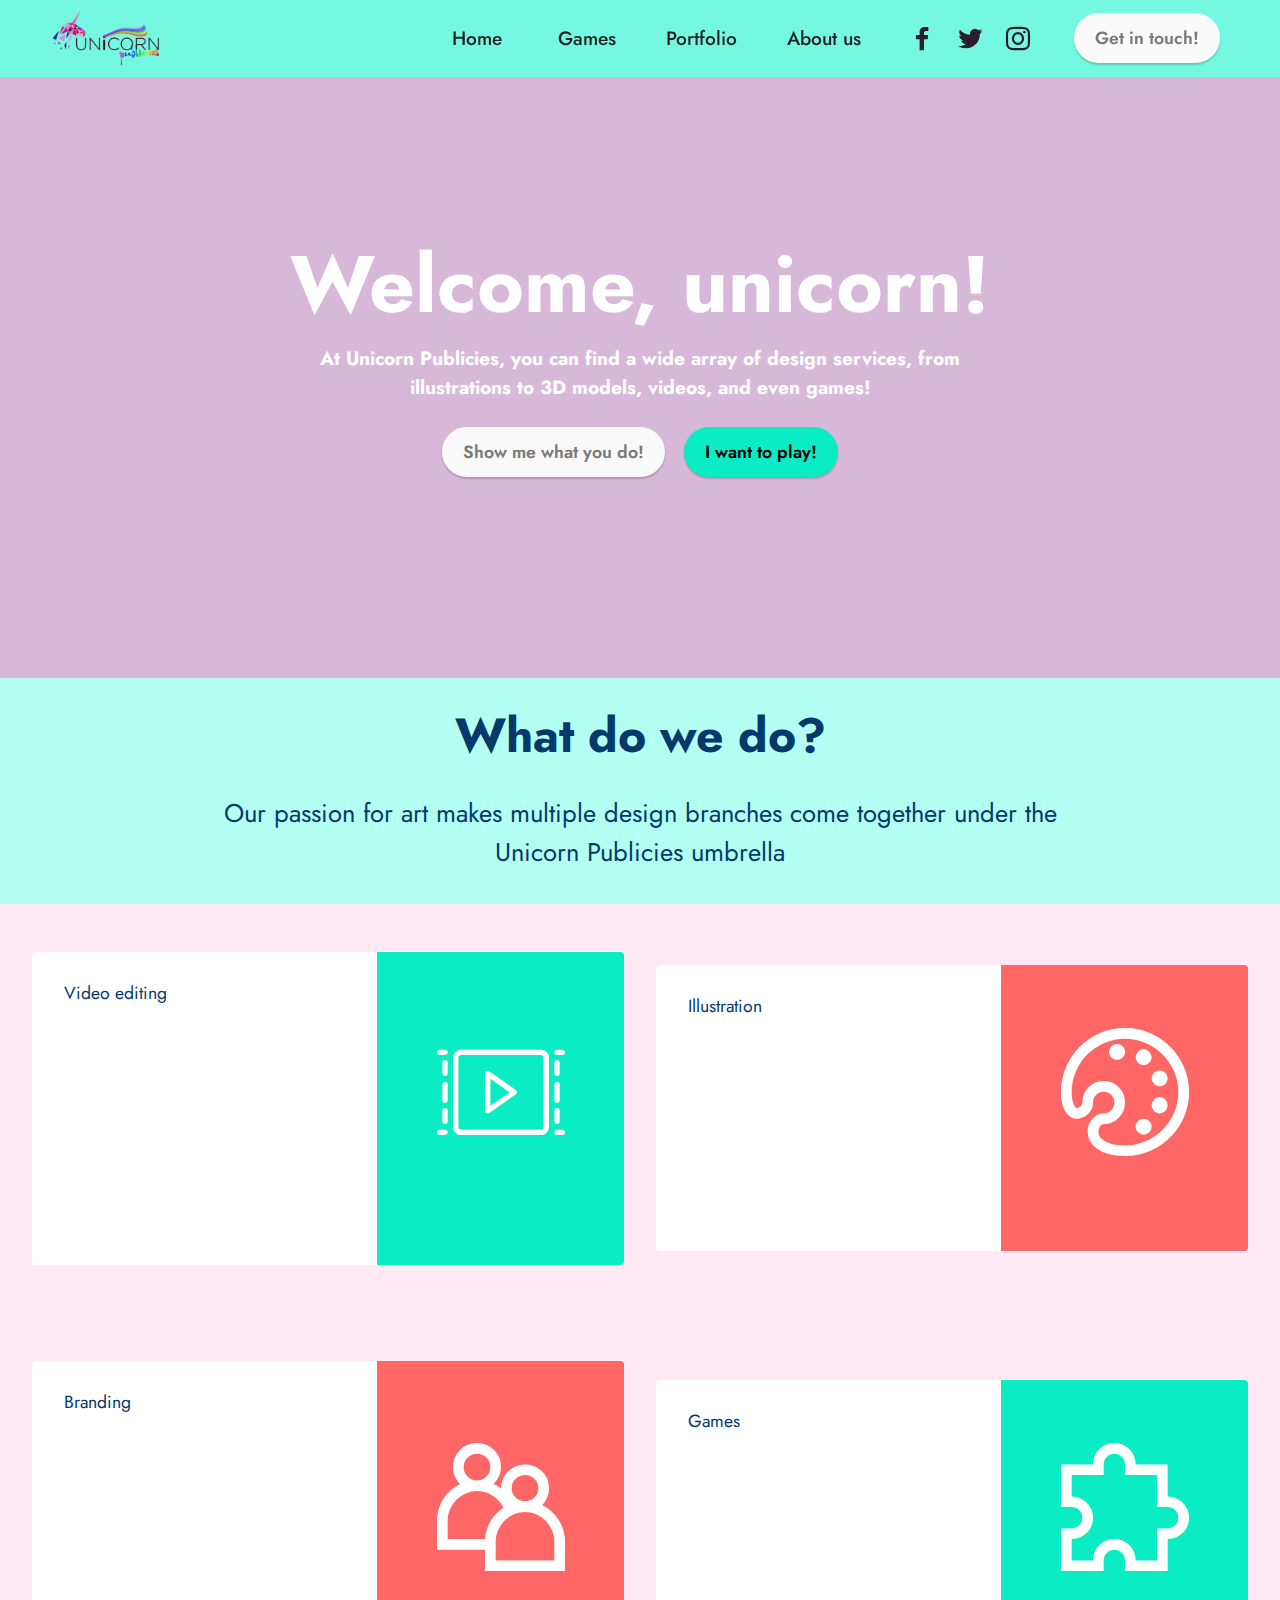
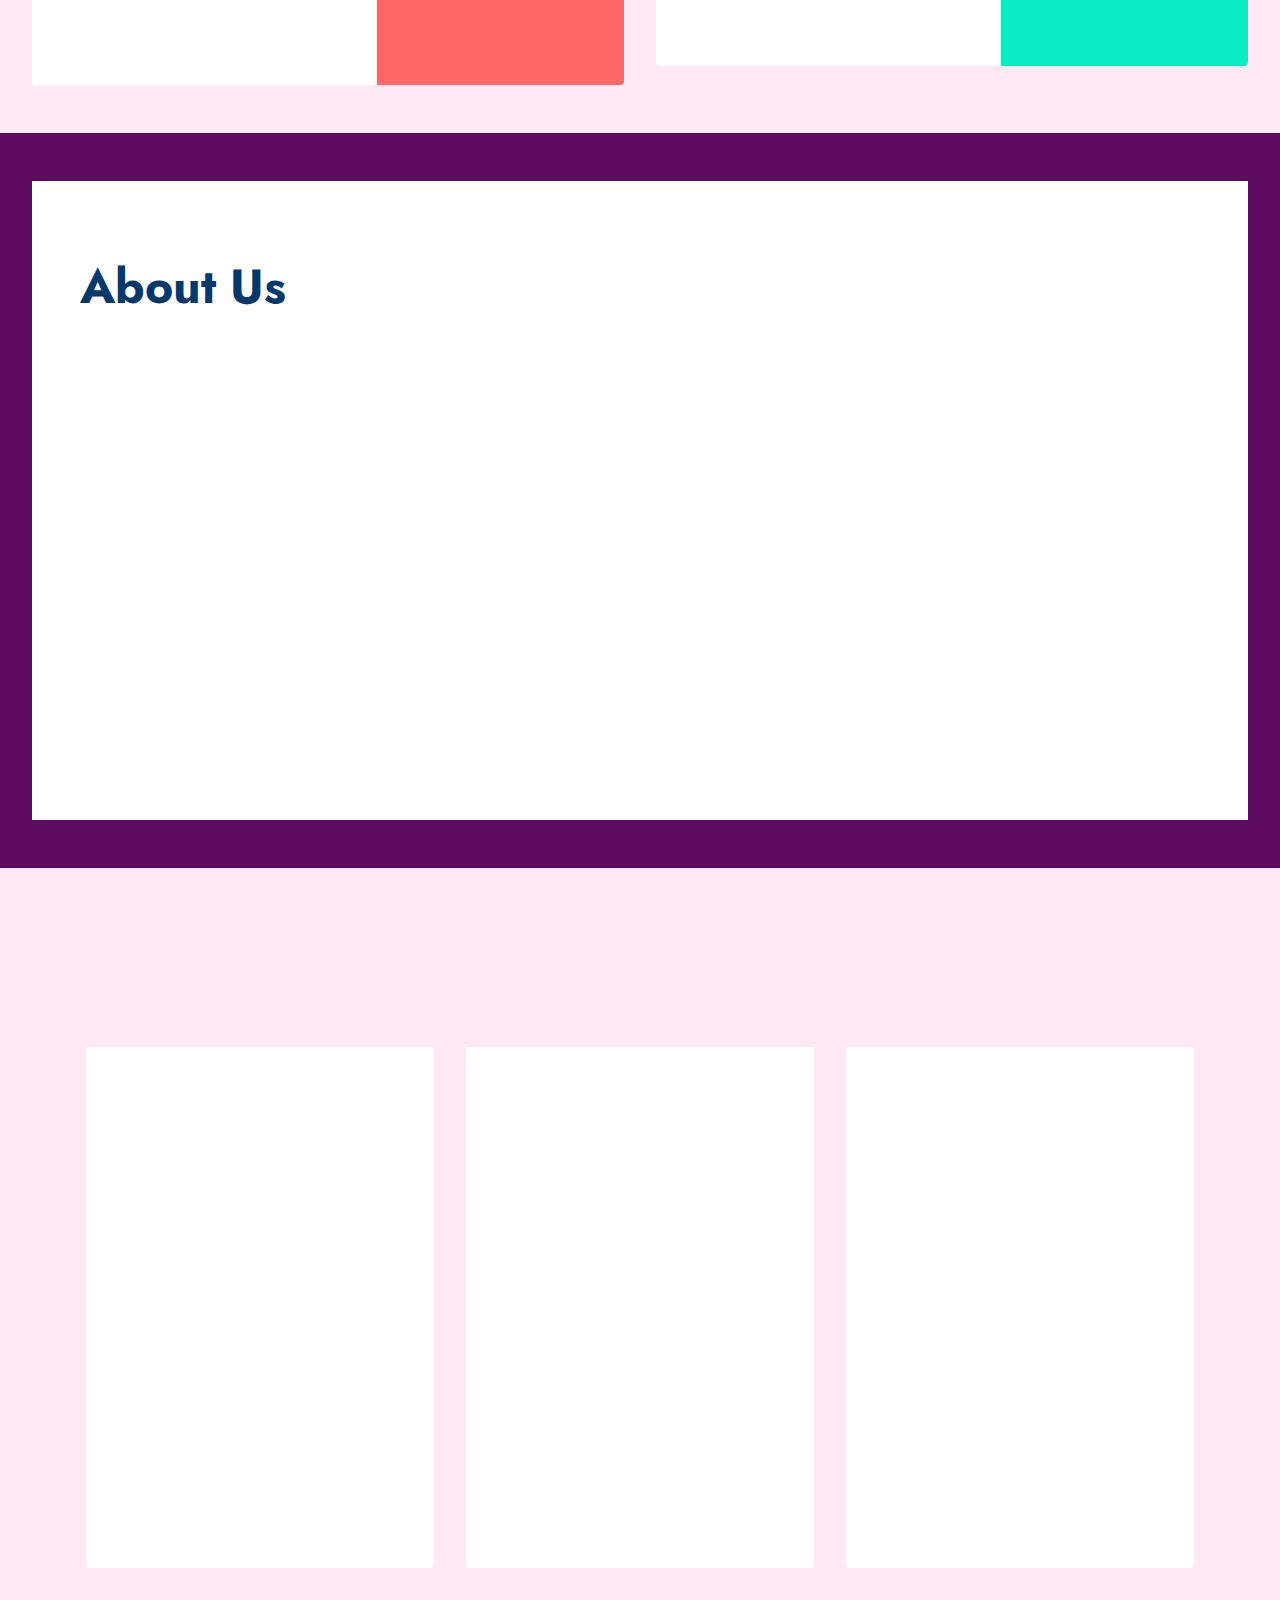
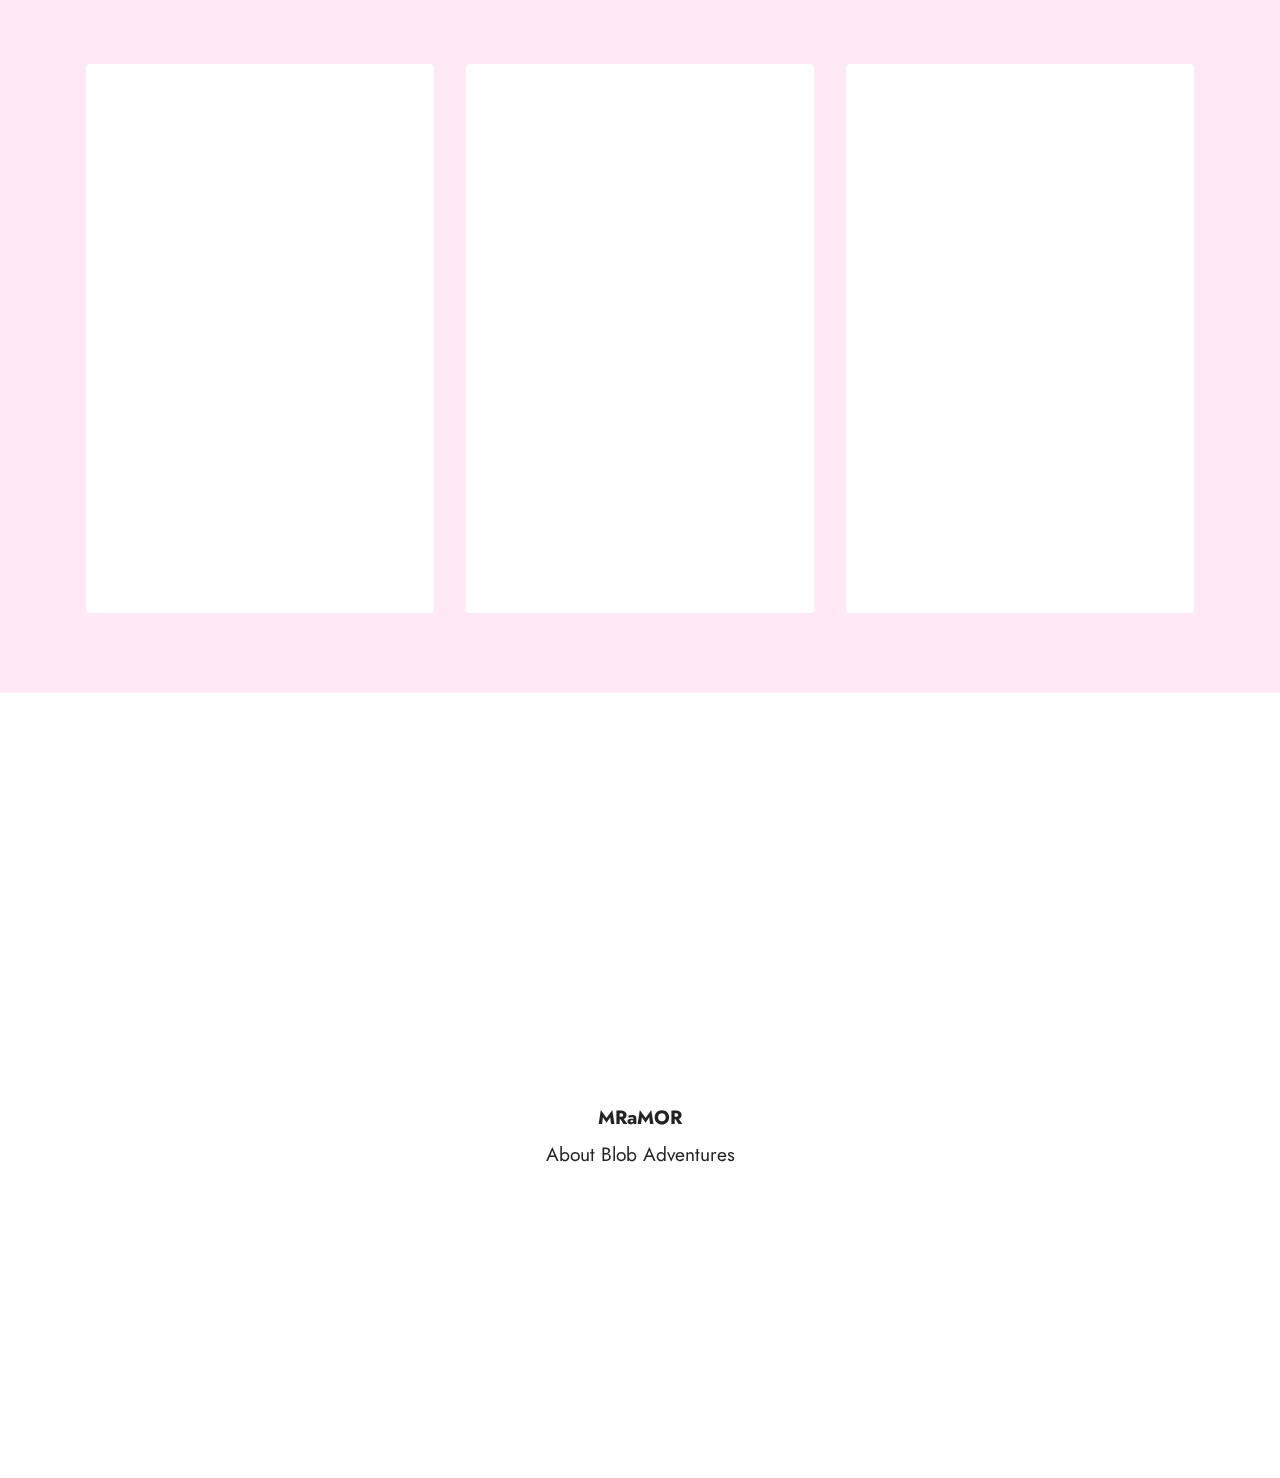
==== commit 91f0585a: "now its final" ====
--- a/index.html
+++ b/index.html
@@ -22,11 +22,11 @@
     <link rel="stylesheet" href="assets/socicon/css/styles.css">
     <link rel="stylesheet" href="assets/theme/css/style.css">
     <link rel="preload"
-        href="https://fonts.googleapis.com/css2?family=Jost:ital,wght@0,400;0,700;1,400;1,700&display=swap&display=swap"
+        href="https://fonts.googleapis.com/css?family=Jost:100,200,300,400,500,600,700,800,900,100i,200i,300i,400i,500i,600i,700i,800i,900i&display=swap"
         as="style" onload="this.onload=null;this.rel='stylesheet'">
     <noscript>
         <link rel="stylesheet"
-            href="https://fonts.googleapis.com/css2?family=Jost:ital,wght@0,400;0,700;1,400;1,700&display=swap&display=swap">
+            href="https://fonts.googleapis.com/css?family=Jost:100,200,300,400,500,600,700,800,900,100i,200i,300i,400i,500i,600i,700i,800i,900i&display=swap">
     </noscript>
     <link rel="preload" as="style" href="assets/mobirise/css/mbr-additional.css">
     <link rel="stylesheet" href="assets/mobirise/css/mbr-additional.css" type="text/css">
@@ -44,7 +44,7 @@
             <div class="container-fluid">
                 <div class="navbar-brand">
                     <span class="navbar-logo">
-                        <a href="index.html">
+                        <a href="https://mobiri.se">
                             <img src="assets/images/logo-mare-unicorn.png" alt="Mobirise Website Builder"
                                 style="height: 3.5rem;">
                         </a>
@@ -66,12 +66,12 @@
                         <li class="nav-item"><a class="nav-link link text-black text-primary display-7"
                                 href="index.html">Home&nbsp;</a></li>
                         <li class="nav-item"><a class="nav-link link text-black text-primary display-7"
-                                href="games.html">Games</a></li>
+                                href="page1.html">Games</a></li>
                         <li class="nav-item"><a class="nav-link link text-black text-primary display-7"
-                                href="portfolio.html">Portfolio</a>
+                                href="page2.html">Portfolio</a>
                         </li>
                         <li class="nav-item"><a class="nav-link link text-black text-primary display-7"
-                                href="about-us.html">About us</a></li>
+                                href="page3.html">About us</a></li>
                     </ul>
                     <div class="icons-menu">
                         <a class="iconfont-wrapper" href="https://www.facebook.com/unicornpublicies" target="_blank">
@@ -86,7 +86,7 @@
 
                     </div>
                     <div class="navbar-buttons mbr-section-btn"><a class="btn btn-primary display-4"
-                            href="contact.html">Get in touch!</a></div>
+                            href="page4.html">Get in touch!</a></div>
                 </div>
             </div>
         </nav>
@@ -107,8 +107,8 @@
                     <p class="mbr-text mbr-fonts-style display-7"><strong>
                             At Unicorn Publicies, you can find a wide array of design services, from illustrations to 3D
                             models, videos, and even games!</strong></p>
-                    <div class="mbr-section-btn mt-3"><a class="btn btn-primary display-4" href="portfolio.html">Show me
-                            what you do!</a> <a class="btn btn-secondary display-4" href="games.html">I want to
+                    <div class="mbr-section-btn mt-3"><a class="btn btn-primary display-4" href="page2.html">Show me
+                            what you do!</a> <a class="btn btn-secondary display-4" href="page1.html">I want to
                             play!</a></div>
                 </div>
             </div>
@@ -147,8 +147,8 @@
                                     videos!</strong></h5>
                             <p class="mbr-text mbr-fonts-style mb-3 display-4">
                                 From educational content and whiteboard videos to animation and engaging trailers!</p>
-                            <div class="mbr-section-btn"><a href="portfolio.html"
-                                    class="btn btn-secondary display-4">Show me!</a></div>
+                            <div class="mbr-section-btn"><a href="page2.html" class="btn btn-secondary display-4">Show
+                                    me!</a></div>
                         </div>
                         <div class="img-wrapper img1 align-center">
                             <span class="mbr-iconfont mbri-video-play"></span>
@@ -164,7 +164,7 @@
                                     art!</strong></h5>
                             <p class="mbr-text mbr-fonts-style mb-3 display-4">
                                 We've created many pieces over the years. Check out our portfolio!</p>
-                            <div class="mbr-section-btn"><a href="portfolio.html" class="btn btn-danger display-4">Show
+                            <div class="mbr-section-btn"><a href="page2.html" class="btn btn-danger display-4">Show
                                     me!</a></div>
                         </div>
                         <div class="img-wrapper img2 align-center">
@@ -191,8 +191,8 @@
                                     brand!</strong></h5>
                             <p class="mbr-text mbr-fonts-style mb-3 display-4">
                                 Logo, motto, website, social media presence, we know it all!</p>
-                            <div class="mbr-section-btn"><a href="contact.html" class="btn btn-danger display-4">I want
-                                    to get in touch!</a></div>
+                            <div class="mbr-section-btn"><a href="page4.html" class="btn btn-danger display-4">I want to
+                                    get in touch!</a></div>
                         </div>
                         <div class="img-wrapper img1 align-center">
                             <span class="mbr-iconfont mobi-mbri-users mobi-mbri"></span>
@@ -208,7 +208,7 @@
                                     games!</strong></h5>
                             <p class="mbr-text mbr-fonts-style mb-3 display-4">
                                 2D, 3D, casual to hardcore, there's something for every taste!</p>
-                            <div class="mbr-section-btn"><a href="games.html" class="btn btn-secondary display-4">I want
+                            <div class="mbr-section-btn"><a href="page1.html" class="btn btn-secondary display-4">I want
                                     to play!</a></div>
                         </div>
                         <div class="img-wrapper img2 align-center">
@@ -240,7 +240,7 @@
                                 Premiere Pro, After Effects, and various whiteboard applications, like
                                 VideoScribe.<br><br>How did we get to game development?</p>
                             <div class="mbr-section-btn mt-3"><a class="btn btn-danger display-4"
-                                    href="about-us.html">Learn more</a></div>
+                                    href="page3.html">Learn more</a></div>
                         </div>
                     </div>
                     <div class="col-12 col-lg-6">
@@ -315,7 +315,6 @@
             </div>
         </div>
     </section>
-
     <section data-bs-version="5.1" class="content2 cid-tqiobpgK1e" id="content2-2">
 
 
@@ -372,6 +371,97 @@
         </div>
     </section>
 
+    <section data-bs-version="5.1" class="people5 mbr-embla cid-tqoKNPhq2F" id="people5-27">
+
+
+
+
+
+
+        <div class="position-relative text-center">
+            <h3 class="mb-4 mbr-fonts-style display-2">
+                <strong>Player Feedback</strong>
+            </h3>
+
+            <div class="embla" data-skip-snaps="true" data-align="center" data-loop="true" data-auto-play="true"
+                data-auto-play-interval="5" data-draggable="true">
+                <div class="embla__viewport container-fluid">
+                    <div class="embla__container">
+                        <div class="embla__slide slider-image item" style="margin-left: 6rem; margin-right: 6rem;">
+                            <div class="user">
+                                <div class="user_image">
+                                    <div class="item-wrapper position-relative">
+                                        <img src="assets/images/itch-100x101.png" alt="Mobirise Website Builder">
+                                    </div>
+                                </div>
+                                <div class="user_text mb-4">
+                                    <p class="mbr-fonts-style display-7">
+                                        Pretty interesting game. Good non-bug realization
+                                    </p>
+                                </div>
+                                <div class="user_name mbr-fonts-style mb-2 display-7">
+                                    <strong>MRaMOR</strong>
+                                </div>
+                                <div class="user_desk mbr-fonts-style display-7">About Blob Adventures</div>
+                            </div>
+                        </div>
+                        <div class="embla__slide slider-image item" style="margin-left: 6rem; margin-right: 6rem;">
+                            <div class="user">
+                                <div class="user_image">
+                                    <div class="item-wrapper position-relative">
+                                        <img src="assets/images/itch2-1-100x100.png" alt="Mobirise Website Builder">
+                                    </div>
+                                </div>
+                                <div class="user_text mb-4">
+                                    <p class="mbr-fonts-style display-7">
+                                        Mettalica 100 i am the besssssssssssssssst
+                                    </p>
+                                </div>
+                                <div class="user_name mbr-fonts-style mb-2 display-7">
+                                    <strong>Joaquim_2009</strong>
+                                </div>
+                                <div class="user_desk mbr-fonts-style display-7">
+                                    About Old School Hero</div>
+                            </div>
+                        </div>
+                        <div class="embla__slide slider-image item" style="margin-left: 6rem; margin-right: 6rem;">
+                            <div class="user">
+                                <div class="user_image">
+                                    <div class="item-wrapper position-relative">
+                                        <img src="assets/images/itch3-100x100.jpg" alt="Mobirise Website Builder">
+                                    </div>
+                                </div>
+                                <div class="user_text mb-4">
+                                    <p class="mbr-fonts-style display-7">
+                                        I had so much fun playing this game! I can see much effort you put in the game
+                                        systems and effects (especially sounds, but it was a little bit loud even after
+                                        the setting). I really like the shop you put in, it definitely made me feel
+                                        motivated.
+                                    </p>
+                                </div>
+                                <div class="user_name mbr-fonts-style mb-2 display-7">
+                                    <strong>Flowoop</strong>
+                                </div>
+                                <div class="user_desk mbr-fonts-style display-7">
+                                    About Rock pay-per Caesar</div>
+                            </div>
+                        </div>
+                    </div>
+                </div>
+                <button class="embla__button embla__button--prev">
+                    <span class="mobi-mbri mobi-mbri-arrow-prev mbr-iconfont" aria-hidden="true"></span>
+                    <span class="sr-only visually-hidden visually-hidden">Previous</span>
+                </button>
+                <button class="embla__button embla__button--next">
+                    <span class="mobi-mbri mobi-mbri-arrow-next mbr-iconfont" aria-hidden="true"></span>
+                    <span class="sr-only visually-hidden visually-hidden">Next</span>
+                </button>
+            </div>
+        </div>
+    </section>
+
+
+
     <section data-bs-version="5.1" class="footer3 cid-sFAOjz8nX7 mbr-reveal" once="footers" id="footer3-d">
 
 
@@ -389,13 +479,13 @@
 
                         <li class="foot-menu-item mbr-fonts-style display-7"><a href="#top" class="text-white">Home</a>
                         </li>
-                        <li class="foot-menu-item mbr-fonts-style display-7"><a href="games.html"
+                        <li class="foot-menu-item mbr-fonts-style display-7"><a href="page1.html"
                                 class="text-primary">Games</a></li>
-                        <li class="foot-menu-item mbr-fonts-style display-7"><strong><a href="portfolio.html"
+                        <li class="foot-menu-item mbr-fonts-style display-7"><strong><a href="page2.html"
                                     class="text-primary">Portfolio</a></strong></li>
-                        <li class="foot-menu-item mbr-fonts-style display-7"><a href="about-us.html"
+                        <li class="foot-menu-item mbr-fonts-style display-7"><a href="page3.html"
                                 class="text-white text-primary">About&nbsp;us</a></li>
-                        <li class="foot-menu-item mbr-fonts-style display-7"><a href="contact.html"
+                        <li class="foot-menu-item mbr-fonts-style display-7"><a href="page4.html"
                                 class="text-white text-primary">Contact</a></li>
                     </ul>
                 </div>
@@ -446,6 +536,8 @@
     <script src="assets/ytplayer/index.js"></script>
     <script src="assets/dropdown/js/navbar-dropdown.js"></script>
     <script src="assets/vimeoplayer/player.js"></script>
+    <script src="assets/embla/embla.min.js"></script>
+    <script src="assets/embla/script.js"></script>
     <script src="assets/theme/js/script.js"></script>
 
 
--- a/assets/mobirise/css/mbr-additional.css
+++ b/assets/mobirise/css/mbr-additional.css
@@ -1332,6 +1332,124 @@
 .cid-sFAOw5Fdod .mbr-section-subtitle {
   color: #05386b;
 }
+.cid-tqoKNPhq2F {
+  padding-top: 2rem;
+  padding-bottom: 3rem;
+  background-color: #ffffff;
+}
+.cid-tqoKNPhq2F .mbr-fallback-image.disabled {
+  display: none;
+}
+.cid-tqoKNPhq2F .mbr-fallback-image {
+  display: block;
+  background-size: cover;
+  background-position: center center;
+  width: 100%;
+  height: 100%;
+  position: absolute;
+  top: 0;
+}
+.cid-tqoKNPhq2F .embla__slide {
+  display: flex;
+  justify-content: center;
+  position: relative;
+  min-width: 570px;
+  max-width: 570px;
+}
+@media (max-width: 768px) {
+  .cid-tqoKNPhq2F .embla__slide {
+    min-width: 70%;
+    max-width: initial;
+    margin-left: 1rem !important;
+    margin-right: 1rem !important;
+  }
+}
+.cid-tqoKNPhq2F .embla__button--next,
+.cid-tqoKNPhq2F .embla__button--prev {
+  display: flex;
+}
+.cid-tqoKNPhq2F .embla__button {
+  top: 50%;
+  width: 60px;
+  height: 60px;
+  margin-top: -1.5rem;
+  font-size: 22px;
+  background-color: rgba(0, 0, 0, 0.5);
+  color: #fff;
+  border: 2px solid #fff;
+  border-radius: 50%;
+  transition: all 0.3s;
+  position: absolute;
+  display: flex;
+  justify-content: center;
+  align-items: center;
+}
+.cid-tqoKNPhq2F .embla__button:disabled {
+  cursor: default;
+  display: none;
+}
+.cid-tqoKNPhq2F .embla__button:hover {
+  background: #000;
+  color: rgba(255, 255, 255, 0.5);
+}
+.cid-tqoKNPhq2F .embla__button.embla__button--prev {
+  left: 0;
+  margin-left: 2.5rem;
+}
+.cid-tqoKNPhq2F .embla__button.embla__button--next {
+  right: 0;
+  margin-right: 2.5rem;
+}
+@media (max-width: 768px) {
+  .cid-tqoKNPhq2F .embla__button {
+    top: auto;
+  }
+}
+.cid-tqoKNPhq2F .user_image {
+  width: 200px;
+  height: 200px;
+  margin-bottom: 1.6rem;
+  overflow: hidden;
+  border-radius: 50%;
+  margin: 0 auto 2rem auto;
+}
+.cid-tqoKNPhq2F .user_image .item-wrapper {
+  width: 200px;
+  height: 200px;
+}
+.cid-tqoKNPhq2F .user_image img {
+  width: 100%;
+  min-width: 100%;
+  min-height: 100%;
+  object-fit: cover;
+}
+@media (max-width: 230px) {
+  .cid-tqoKNPhq2F .user_image {
+    width: 100%;
+    height: auto;
+  }
+}
+.cid-tqoKNPhq2F .embla {
+  position: relative;
+  width: 100%;
+}
+.cid-tqoKNPhq2F .embla__viewport {
+  overflow: hidden;
+  width: 100%;
+}
+.cid-tqoKNPhq2F .embla__viewport.is-draggable {
+  cursor: grab;
+}
+.cid-tqoKNPhq2F .embla__viewport.is-dragging {
+  cursor: grabbing;
+}
+.cid-tqoKNPhq2F .embla__container {
+  display: flex;
+  user-select: none;
+  -webkit-touch-callout: none;
+  -khtml-user-select: none;
+  -webkit-tap-highlight-color: transparent;
+}
 .cid-tqiobpgK1e {
   padding-top: 2rem;
   padding-bottom: 3rem;
--- a/assets/mobirise/css/mbr-additional.css
+++ b/assets/mobirise/css/mbr-additional.css
@@ -1332,6 +1332,124 @@
 .cid-sFAOw5Fdod .mbr-section-subtitle {
   color: #05386b;
 }
+.cid-tqoKNPhq2F {
+  padding-top: 2rem;
+  padding-bottom: 3rem;
+  background-color: #ffffff;
+}
+.cid-tqoKNPhq2F .mbr-fallback-image.disabled {
+  display: none;
+}
+.cid-tqoKNPhq2F .mbr-fallback-image {
+  display: block;
+  background-size: cover;
+  background-position: center center;
+  width: 100%;
+  height: 100%;
+  position: absolute;
+  top: 0;
+}
+.cid-tqoKNPhq2F .embla__slide {
+  display: flex;
+  justify-content: center;
+  position: relative;
+  min-width: 570px;
+  max-width: 570px;
+}
+@media (max-width: 768px) {
+  .cid-tqoKNPhq2F .embla__slide {
+    min-width: 70%;
+    max-width: initial;
+    margin-left: 1rem !important;
+    margin-right: 1rem !important;
+  }
+}
+.cid-tqoKNPhq2F .embla__button--next,
+.cid-tqoKNPhq2F .embla__button--prev {
+  display: flex;
+}
+.cid-tqoKNPhq2F .embla__button {
+  top: 50%;
+  width: 60px;
+  height: 60px;
+  margin-top: -1.5rem;
+  font-size: 22px;
+  background-color: rgba(0, 0, 0, 0.5);
+  color: #fff;
+  border: 2px solid #fff;
+  border-radius: 50%;
+  transition: all 0.3s;
+  position: absolute;
+  display: flex;
+  justify-content: center;
+  align-items: center;
+}
+.cid-tqoKNPhq2F .embla__button:disabled {
+  cursor: default;
+  display: none;
+}
+.cid-tqoKNPhq2F .embla__button:hover {
+  background: #000;
+  color: rgba(255, 255, 255, 0.5);
+}
+.cid-tqoKNPhq2F .embla__button.embla__button--prev {
+  left: 0;
+  margin-left: 2.5rem;
+}
+.cid-tqoKNPhq2F .embla__button.embla__button--next {
+  right: 0;
+  margin-right: 2.5rem;
+}
+@media (max-width: 768px) {
+  .cid-tqoKNPhq2F .embla__button {
+    top: auto;
+  }
+}
+.cid-tqoKNPhq2F .user_image {
+  width: 200px;
+  height: 200px;
+  margin-bottom: 1.6rem;
+  overflow: hidden;
+  border-radius: 50%;
+  margin: 0 auto 2rem auto;
+}
+.cid-tqoKNPhq2F .user_image .item-wrapper {
+  width: 200px;
+  height: 200px;
+}
+.cid-tqoKNPhq2F .user_image img {
+  width: 100%;
+  min-width: 100%;
+  min-height: 100%;
+  object-fit: cover;
+}
+@media (max-width: 230px) {
+  .cid-tqoKNPhq2F .user_image {
+    width: 100%;
+    height: auto;
+  }
+}
+.cid-tqoKNPhq2F .embla {
+  position: relative;
+  width: 100%;
+}
+.cid-tqoKNPhq2F .embla__viewport {
+  overflow: hidden;
+  width: 100%;
+}
+.cid-tqoKNPhq2F .embla__viewport.is-draggable {
+  cursor: grab;
+}
+.cid-tqoKNPhq2F .embla__viewport.is-dragging {
+  cursor: grabbing;
+}
+.cid-tqoKNPhq2F .embla__container {
+  display: flex;
+  user-select: none;
+  -webkit-touch-callout: none;
+  -khtml-user-select: none;
+  -webkit-tap-highlight-color: transparent;
+}
 .cid-tqiobpgK1e {
   padding-top: 2rem;
   padding-bottom: 3rem;
